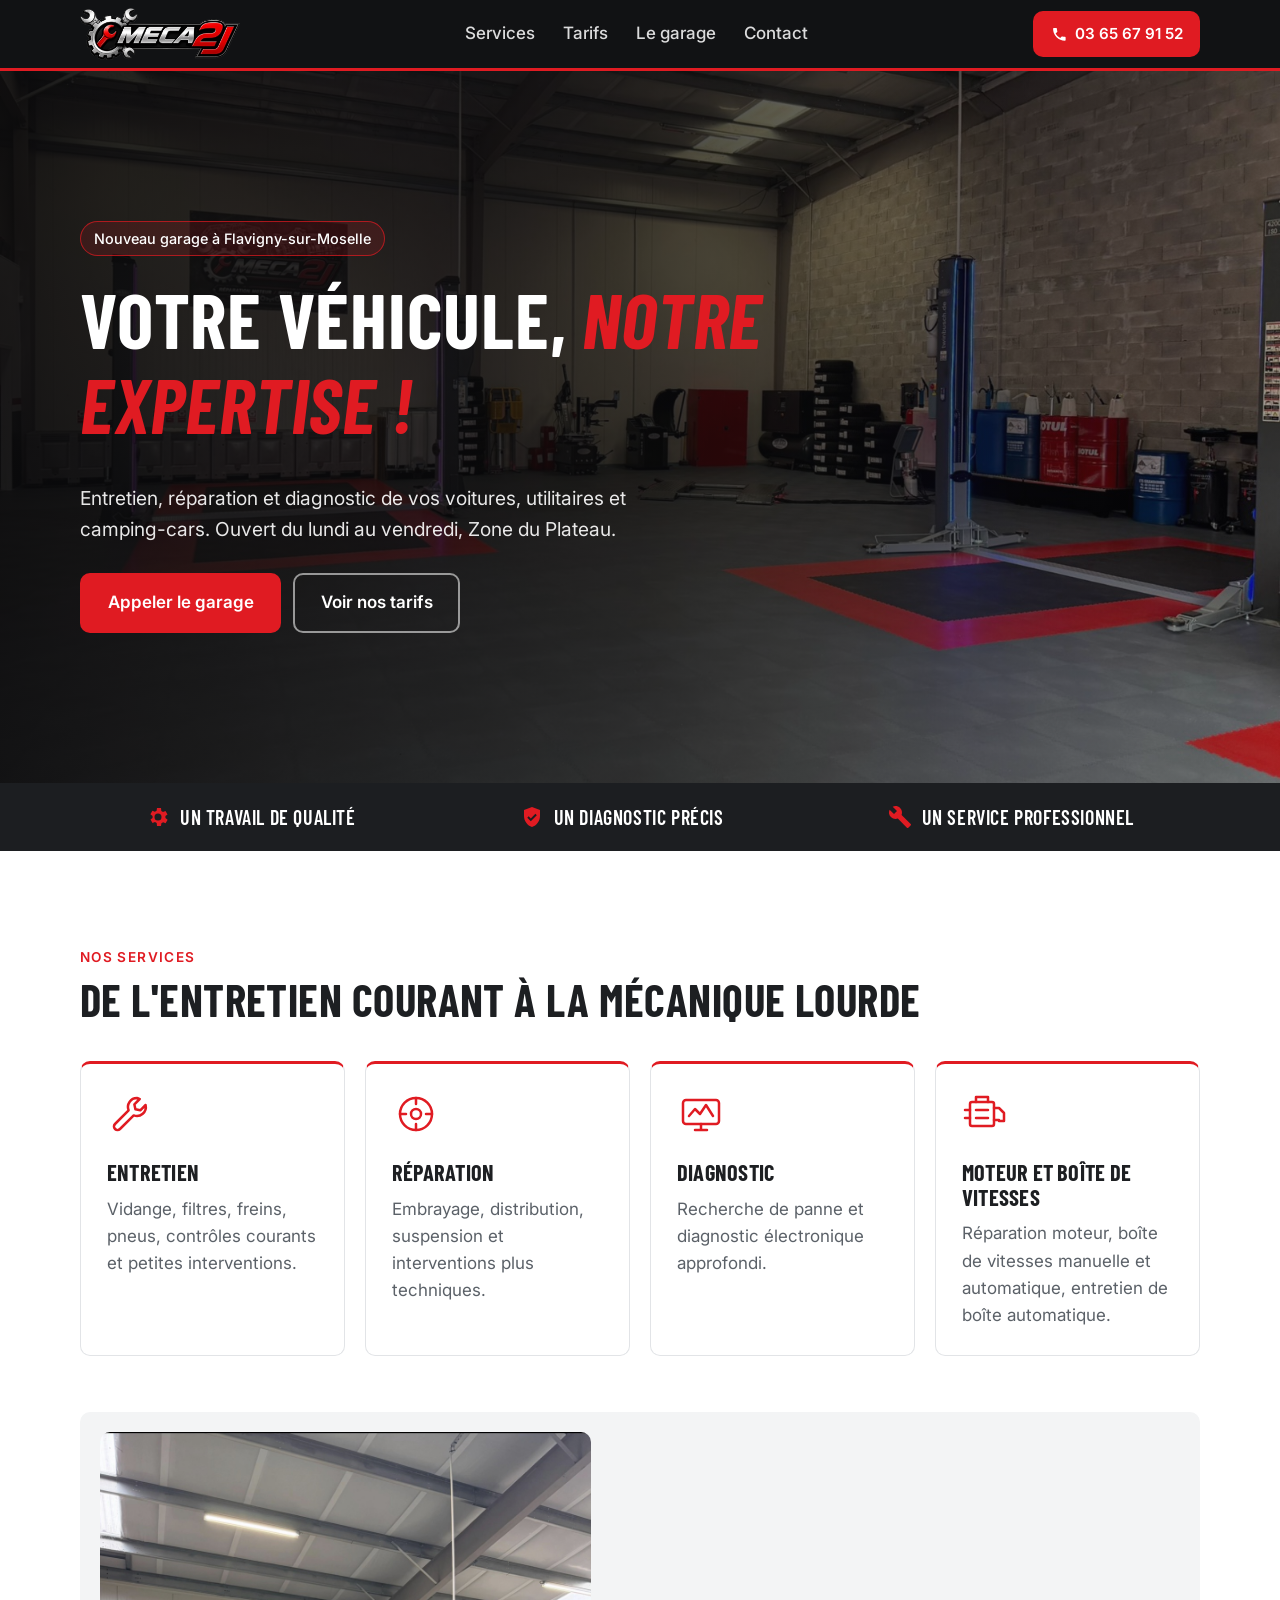
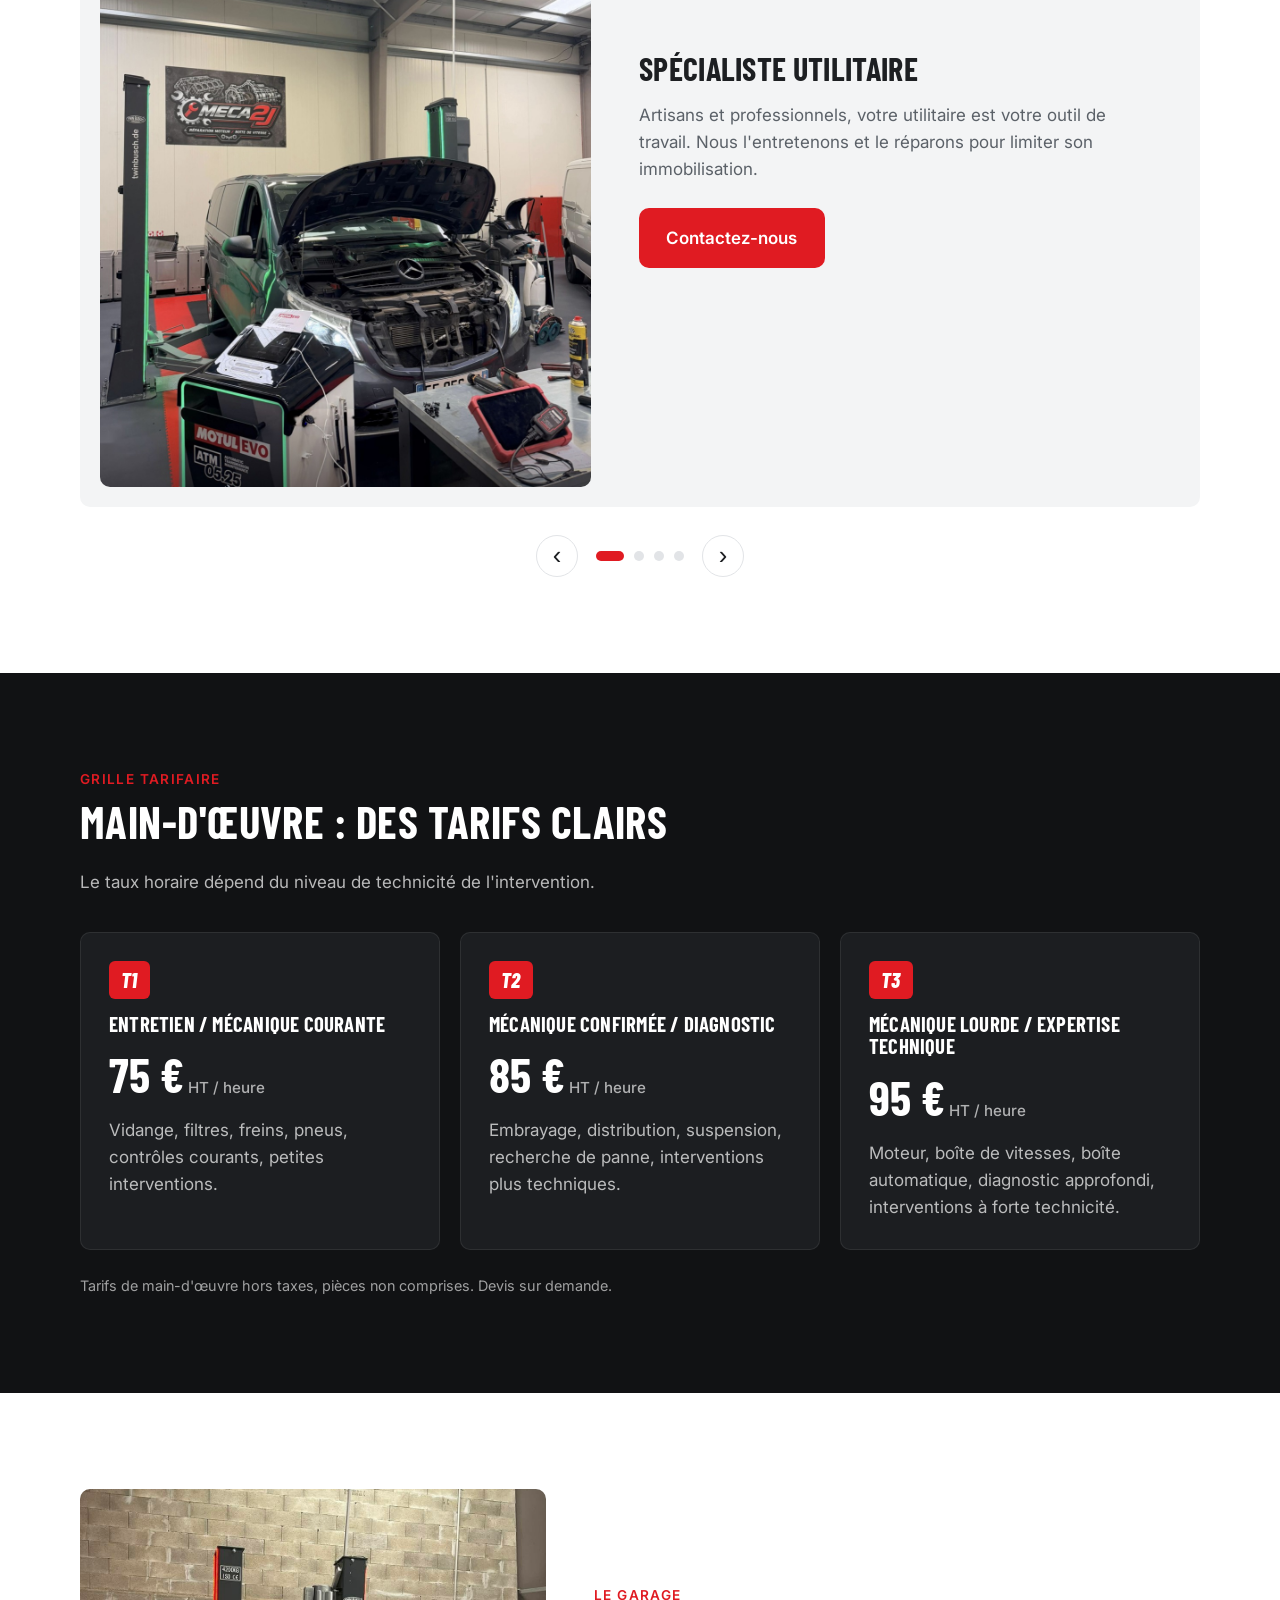
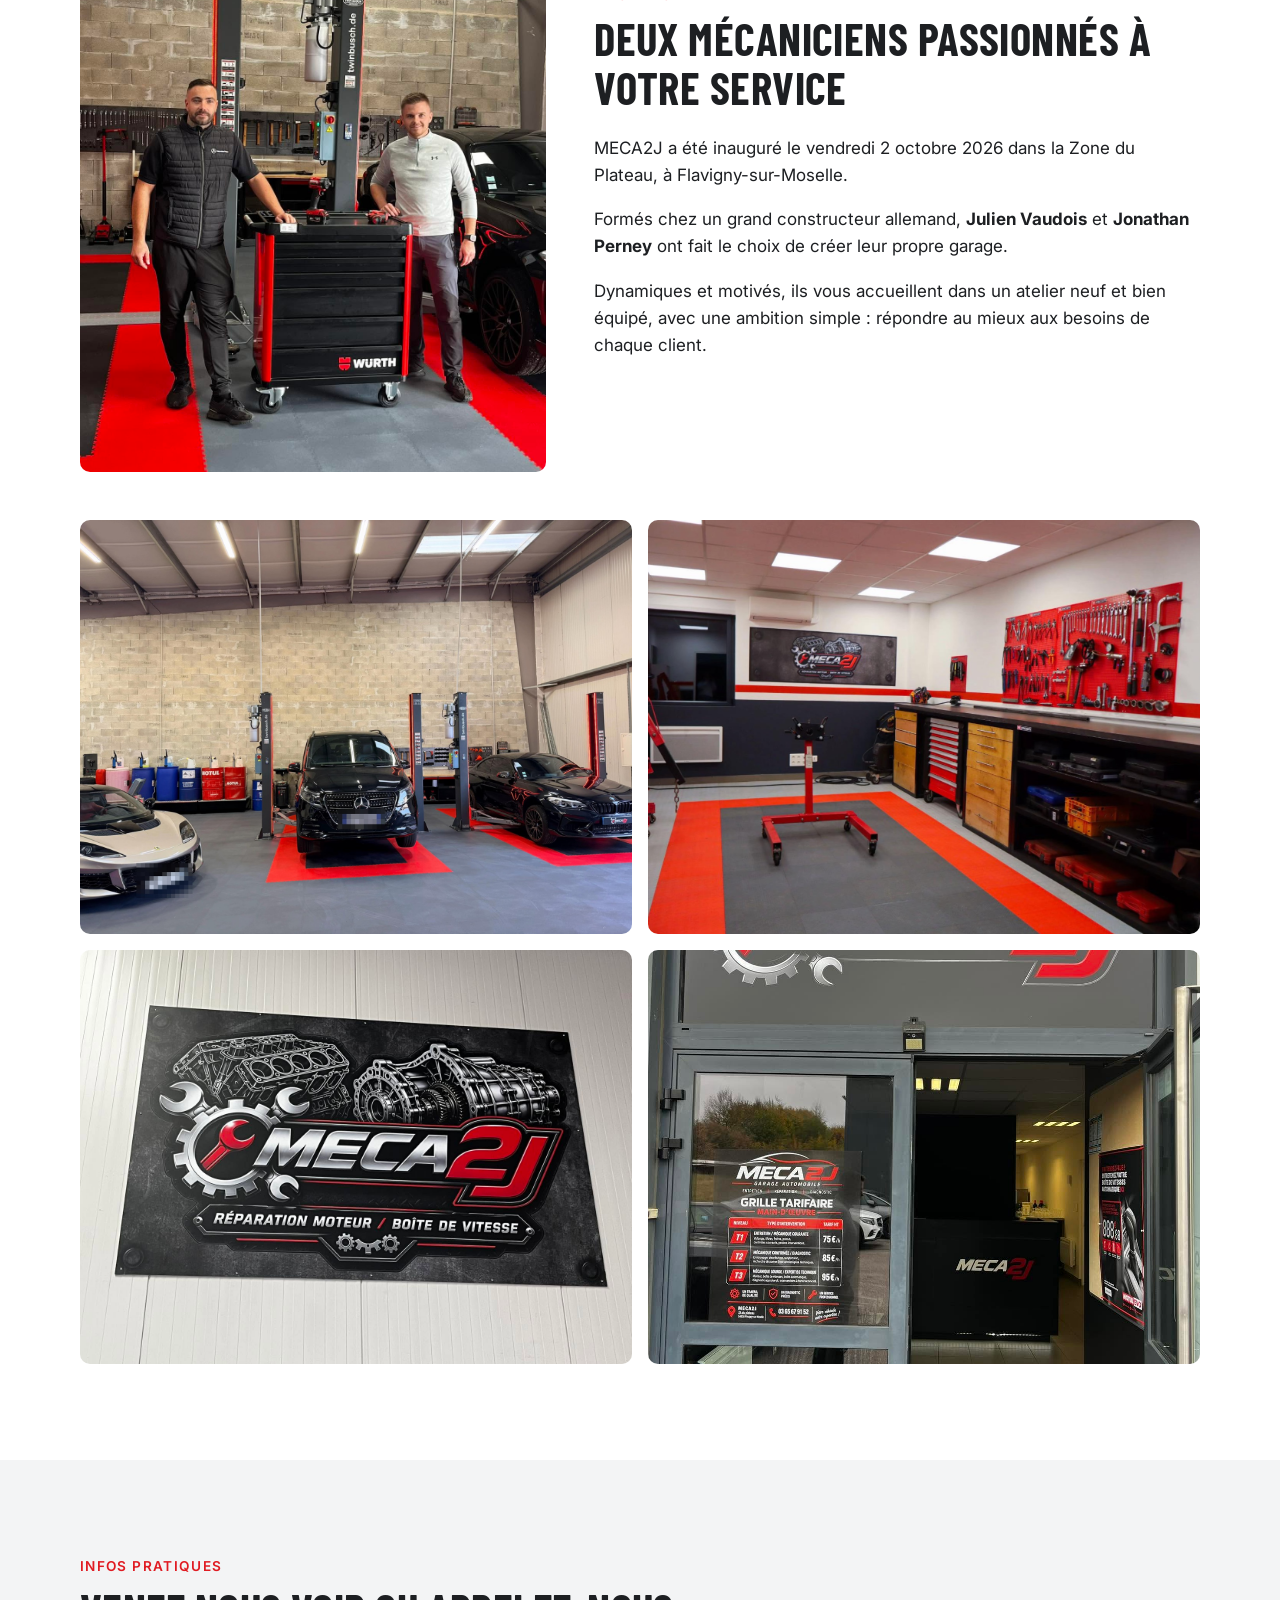
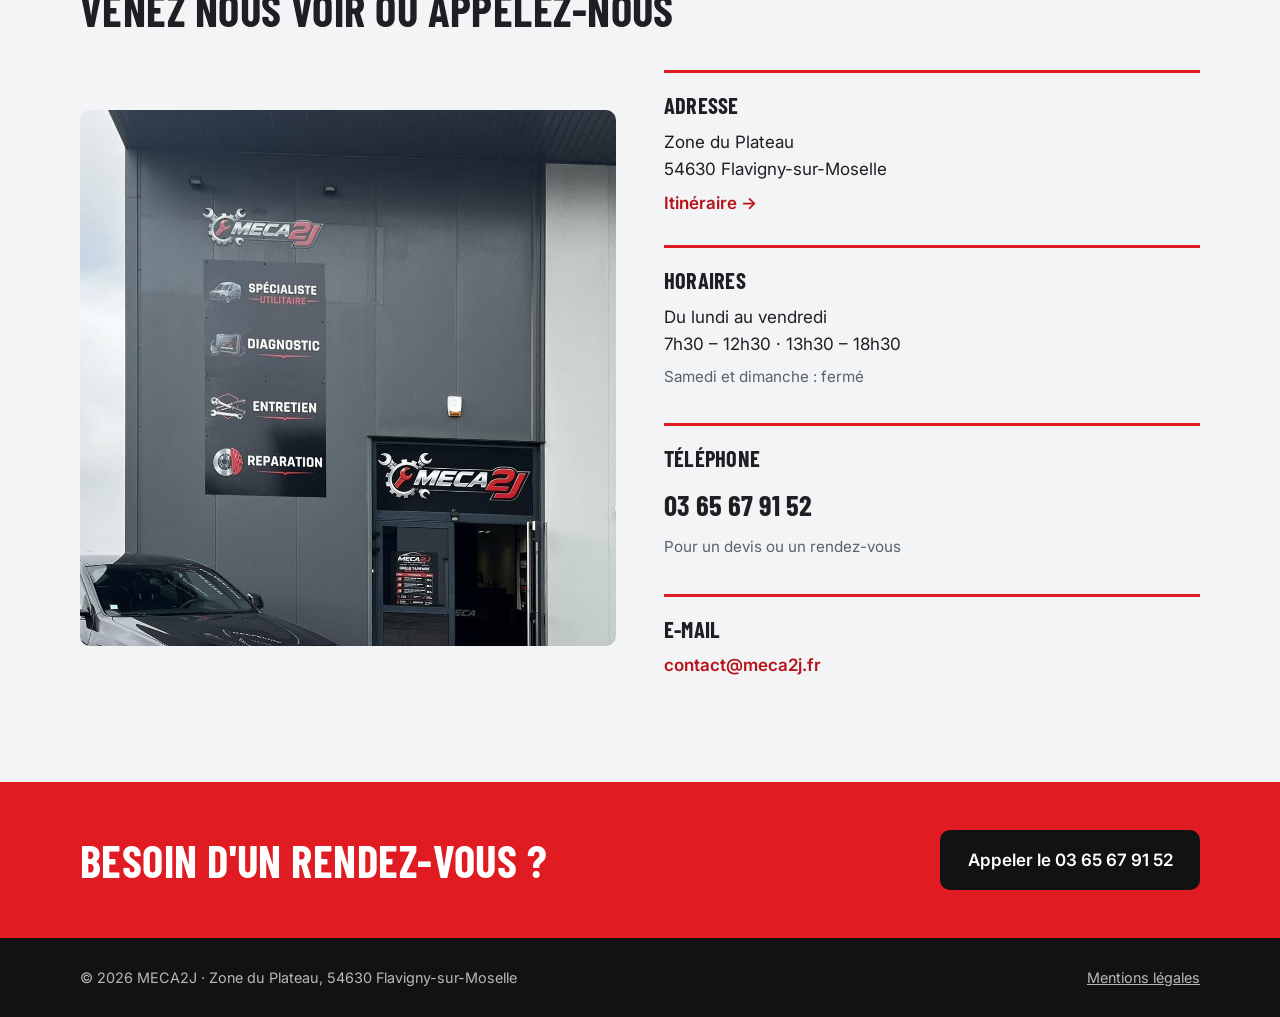
==== index.html @ e49935ca "E-mail, téléphone de l'hébergeur et diapositive Motul EVO ATM - contact@meca2j.fr dans la section Co" ====
<!doctype html>
<html lang="fr">
<head>
  <meta charset="utf-8">
  <meta name="viewport" content="width=device-width, initial-scale=1">
  <title>MECA2J – Garage automobile à Flavigny-sur-Moselle | Entretien, réparation, diagnostic</title>
  <meta name="description" content="MECA2J, garage automobile à Flavigny-sur-Moselle (54630) : entretien, réparation, diagnostic, réparation moteur et boîte de vitesses. Spécialiste utilitaire. Ouvert du lundi au vendredi, 7h30–12h30 et 13h30–18h30. 03 65 67 91 52.">
  <meta property="og:title" content="MECA2J – Garage automobile à Flavigny-sur-Moselle">
  <meta property="og:description" content="Entretien, réparation, diagnostic. Spécialiste utilitaire. Votre véhicule, notre expertise !">
  <meta property="og:image" content="assets/facade.jpg">
  <link rel="icon" href="assets/favicon.png" type="image/png">
  <link rel="apple-touch-icon" href="assets/apple-touch-icon.png">
  <link rel="preconnect" href="https://fonts.googleapis.com">
  <link rel="preconnect" href="https://fonts.gstatic.com" crossorigin>
  <link href="https://fonts.googleapis.com/css2?family=Barlow+Condensed:ital,wght@0,600;0,700;1,800&family=Inter:wght@400;500;600&display=swap" rel="stylesheet">
  <link rel="stylesheet" href="style.css?v=7">

  <!-- Informations pour Google (fiche entreprise locale) -->
  <script type="application/ld+json">
  {
    "@context": "https://schema.org",
    "@type": "AutoRepair",
    "name": "MECA2J",
    "slogan": "Votre véhicule, notre expertise !",
    "telephone": "+33365679152",
    "email": "contact@meca2j.fr",
    "image": "assets/facade.jpg",
    "logo": "assets/logo.png",
    "priceRange": "75 € – 95 € HT / heure",
    "address": {
      "@type": "PostalAddress",
      "streetAddress": "Zone du Plateau",
      "postalCode": "54630",
      "addressLocality": "Flavigny-sur-Moselle",
      "addressCountry": "FR"
    },
    "openingHoursSpecification": [
      {
        "@type": "OpeningHoursSpecification",
        "dayOfWeek": ["Monday", "Tuesday", "Wednesday", "Thursday", "Friday"],
        "opens": "07:30",
        "closes": "12:30"
      },
      {
        "@type": "OpeningHoursSpecification",
        "dayOfWeek": ["Monday", "Tuesday", "Wednesday", "Thursday", "Friday"],
        "opens": "13:30",
        "closes": "18:30"
      }
    ],
    "founder": [
      { "@type": "Person", "name": "Julien Vaudois" },
      { "@type": "Person", "name": "Jonathan Perney" }
    ]
  }
  </script>
</head>
<body>

  <header class="header">
    <div class="container header__inner">
      <a href="#" class="logo" aria-label="MECA2J, accueil"><img src="assets/logo.png" alt="MECA2J" width="600" height="195"></a>
      <nav class="nav" aria-label="Navigation principale">
        <a href="#services">Services</a>
        <a href="#tarifs">Tarifs</a>
        <a href="#garage">Le garage</a>
        <a href="#contact">Contact</a>
      </nav>
      <a href="tel:+33365679152" class="btn btn--small btn--accent">
        <svg aria-hidden="true" viewBox="0 0 24 24"><path d="M6.6 10.8a15.1 15.1 0 0 0 6.6 6.6l2.2-2.2a1 1 0 0 1 1-.25 11.4 11.4 0 0 0 3.6.57 1 1 0 0 1 1 1V20a1 1 0 0 1-1 1A17 17 0 0 1 3 4a1 1 0 0 1 1-1h3.5a1 1 0 0 1 1 1c0 1.25.2 2.45.57 3.57a1 1 0 0 1-.25 1z"/></svg>
        <span>03 65 67 91 52</span>
      </a>
    </div>
  </header>

  <main>

    <!-- ACCUEIL -->
    <section class="hero">
      <div class="container hero__inner">
        <p class="badge">Nouveau garage à Flavigny-sur-Moselle</p>
        <h1>Votre véhicule, <em>notre expertise&nbsp;!</em></h1>
        <p class="hero__lead">Entretien, réparation et diagnostic de vos voitures, utilitaires et camping-cars. Ouvert du lundi au vendredi, Zone du Plateau.</p>
        <div class="hero__actions">
          <a href="tel:+33365679152" class="btn btn--accent">Appeler le garage</a>
          <a href="#tarifs" class="btn btn--ghost">Voir nos tarifs</a>
        </div>
      </div>
    </section>

    <!-- ENGAGEMENTS -->
    <section class="promises" aria-label="Nos engagements">
      <div class="container promises__inner">
        <p><svg aria-hidden="true" viewBox="0 0 24 24"><path d="M12 15.5A3.5 3.5 0 1 1 12 8.5a3.5 3.5 0 0 1 0 7zm7.4-2.5a7.6 7.6 0 0 0 0-2l2.1-1.6-2-3.5-2.5 1a7.4 7.4 0 0 0-1.7-1L15 3h-4l-.4 2.7a7.4 7.4 0 0 0-1.7 1l-2.5-1-2 3.5L6.6 11a7.6 7.6 0 0 0 0 2l-2.1 1.6 2 3.5 2.5-1a7.4 7.4 0 0 0 1.7 1L11 21h4l.4-2.7a7.4 7.4 0 0 0 1.7-1l2.5 1 2-3.5z"/></svg>Un travail de qualité</p>
        <p><svg aria-hidden="true" viewBox="0 0 24 24"><path d="M12 2 4 5v6c0 5 3.4 9.6 8 11 4.6-1.4 8-6 8-11V5zm-1.2 14.2-3.5-3.5 1.4-1.4 2.1 2.1 4.6-4.6 1.4 1.4z"/></svg>Un diagnostic précis</p>
        <p><svg aria-hidden="true" viewBox="0 0 24 24"><path d="M22.7 19 13.6 9.9c.9-2.3.4-5-1.5-6.9-2-2-5-2.4-7.4-1.3L9 6 6 9 1.6 4.7C.4 7.1.9 10.1 2.9 12.1c1.9 1.9 4.6 2.4 6.9 1.5l9.1 9.1c.4.4 1 .4 1.4 0l2.3-2.3c.5-.4.5-1.1.1-1.4z"/></svg>Un service professionnel</p>
      </div>
    </section>

    <!-- SERVICES -->
    <section id="services" class="section">
      <div class="container">
        <p class="eyebrow">Nos services</p>
        <h2>De l'entretien courant à la mécanique lourde</h2>
        <div class="cards">
          <article class="card">
            <svg class="card__icon" aria-hidden="true" viewBox="0 0 48 48"><path d="M30 8a9 9 0 0 0-8.4 12.3L8 34a3.5 3.5 0 0 0 5 5l13.7-13.6A9 9 0 0 0 38.6 15l-5.3 5.3-4.9-1-1-4.9L32.7 9A9 9 0 0 0 30 8z"/></svg>
            <h3>Entretien</h3>
            <p>Vidange, filtres, freins, pneus, contrôles courants et petites interventions.</p>
          </article>
          <article class="card">
            <svg class="card__icon" aria-hidden="true" viewBox="0 0 48 48"><circle cx="24" cy="24" r="16"/><circle cx="24" cy="24" r="5"/><path d="M24 8v6M24 34v6M8 24h6M34 24h6"/></svg>
            <h3>Réparation</h3>
            <p>Embrayage, distribution, suspension et interventions plus techniques.</p>
          </article>
          <article class="card">
            <svg class="card__icon" aria-hidden="true" viewBox="0 0 48 48"><rect x="6" y="10" width="36" height="24" rx="3"/><path d="M12 26l6-7 5 5 6-9 7 11M18 40h12M24 34v6"/></svg>
            <h3>Diagnostic</h3>
            <p>Recherche de panne et diagnostic électronique approfondi.</p>
          </article>
          <article class="card">
            <svg class="card__icon" aria-hidden="true" viewBox="0 0 48 48"><rect x="8" y="12" width="24" height="24" rx="2"/><path d="M14 12V7h12v5M32 18h5l5 5v8h-5M32 30h5M3 20h5M3 28h5M14 20h12M14 28h12"/></svg>
            <h3>Moteur et boîte de vitesses</h3>
            <p>Réparation moteur, boîte de vitesses manuelle et automatique, entretien de boîte automatique.</p>
          </article>
        </div>

        <div class="slider" role="region" aria-roledescription="carrousel" aria-label="Nos spécialités">
          <div class="slider__track">
            <div class="slider__slide vehicles" role="group" aria-roledescription="diapositive" aria-label="1 sur 4">
              <img src="assets/boite-auto-motul.jpg?v=3" alt="Utilitaire Mercedes en entretien de boîte automatique avec la machine Motul EVO dans l'atelier MECA2J" loading="lazy">
              <div>
                <h3>Spécialiste utilitaire</h3>
                <p>Artisans et professionnels, votre utilitaire est votre outil de travail. Nous l'entretenons et le réparons pour limiter son immobilisation.</p>                <a href="#contact" class="btn btn--accent slider__cta">Contactez-nous</a>
              </div>
            </div>
            <div class="slider__slide vehicles" role="group" aria-roledescription="diapositive" aria-label="2 sur 4">
              <img class="vehicles__img--high" src="assets/porsche-boite.jpg?v=2" alt="Porsche 911 sur pont élévateur dans l'atelier MECA2J, sa boîte de vitesses déposée au premier plan" loading="lazy">
              <div>
                <h3>Voitures de sport</h3>
                <p>Votre sportive mérite une attention particulière. Entretien, diagnostic ou réparation : nous intervenons aussi sur les voitures de sport, avec le même soin et la même rigueur.</p>
                <a href="#contact" class="btn btn--accent slider__cta">Contactez-nous</a>
              </div>
            </div>
            <div class="slider__slide vehicles" role="group" aria-roledescription="diapositive" aria-label="3 sur 4">
              <img class="vehicles__img--high" src="assets/boite-vitesses.jpg" alt="Boîte de vitesses démontée sur l'établi de l'atelier MECA2J, arbres et pignons apparents" loading="lazy">
              <div>
                <h3>Spécialiste boîte de vitesses</h3>
                <p>Bruit, craquement au passage des rapports, vitesse qui saute : nous démontons, contrôlons et remettons en état les boîtes de vitesses manuelles et automatiques.</p>
                <a href="#contact" class="btn btn--accent slider__cta">Contactez-nous</a>
              </div>
            </div>
            <div class="slider__slide vehicles" role="group" aria-roledescription="diapositive" aria-label="4 sur 4">
              <img class="vehicles__img--top" src="assets/motul-evo-atm.jpg" alt="Machine Motul EVO ATM 05.25 pour l'entretien des boîtes automatiques, disponible chez MECA2J" loading="lazy">
              <div>
                <h3>Entretien boîte automatique</h3>
                <p>Pour l'entretien des boîtes automatiques, l'atelier est équipé d'une machine <strong>Motul EVO ATM 05.25</strong>. Elle renouvelle la quasi-totalité de l'huile de boîte, là où une vidange classique n'en remplace qu'une partie.</p>
                <a href="#contact" class="btn btn--accent slider__cta">Contactez-nous</a>
              </div>
            </div>
          </div>
          <div class="slider__nav">
            <button class="slider__arrow" type="button" data-dir="-1" aria-label="Diapositive précédente">‹</button>
            <div class="slider__dots">
              <button class="slider__dot" type="button" aria-label="Afficher : Spécialiste utilitaire" aria-current="true"></button>
              <button class="slider__dot" type="button" aria-label="Afficher : Voitures de sport"></button>
              <button class="slider__dot" type="button" aria-label="Afficher : Spécialiste boîte de vitesses"></button>
              <button class="slider__dot" type="button" aria-label="Afficher : Entretien boîte automatique"></button>
            </div>
            <button class="slider__arrow" type="button" data-dir="1" aria-label="Diapositive suivante">›</button>
          </div>
        </div>
      </div>
    </section>

    <!-- TARIFS -->
    <section id="tarifs" class="section section--dark">
      <div class="container">
        <p class="eyebrow">Grille tarifaire</p>
        <h2>Main-d'œuvre : des tarifs clairs</h2>
        <p class="section__lead">Le taux horaire dépend du niveau de technicité de l'intervention.</p>
        <div class="prices">
          <article class="price">
            <p class="price__level">T1</p>
            <h3>Entretien / mécanique courante</h3>
            <p class="price__amount">75 €<small> HT / heure</small></p>
            <p class="price__desc">Vidange, filtres, freins, pneus, contrôles courants, petites interventions.</p>
          </article>
          <article class="price">
            <p class="price__level">T2</p>
            <h3>Mécanique confirmée / diagnostic</h3>
            <p class="price__amount">85 €<small> HT / heure</small></p>
            <p class="price__desc">Embrayage, distribution, suspension, recherche de panne, interventions plus techniques.</p>
          </article>
          <article class="price">
            <p class="price__level">T3</p>
            <h3>Mécanique lourde / expertise technique</h3>
            <p class="price__amount">95 €<small> HT / heure</small></p>
            <p class="price__desc">Moteur, boîte de vitesses, boîte automatique, diagnostic approfondi, interventions à forte technicité.</p>
          </article>
        </div>
        <p class="note">Tarifs de main-d'œuvre hors taxes, pièces non comprises. Devis sur demande.</p>
      </div>
    </section>

    <!-- LE GARAGE -->
    <section id="garage" class="section">
      <div class="container split">
        <img class="split__photo" src="assets/gerants.jpg" alt="Julien Vaudois et Jonathan Perney, les gérants de MECA2J, dans leur atelier" loading="lazy">
        <div>
          <p class="eyebrow">Le garage</p>
          <h2>Deux mécaniciens passionnés à votre service</h2>
          <p>MECA2J a été inauguré le vendredi 2 octobre 2026 dans la Zone du Plateau, à Flavigny-sur-Moselle.</p>
          <p>Formés chez un grand constructeur allemand, <strong>Julien Vaudois</strong> et <strong>Jonathan Perney</strong> ont fait le choix de créer leur propre garage.</p>
          <p>Dynamiques et motivés, ils vous accueillent dans un atelier neuf et bien équipé, avec une ambition simple : répondre au mieux aux besoins de chaque client.</p>
        </div>
      </div>
      <div class="container gallery">
        <img src="assets/vehicules-ponts.jpg" alt="Véhicules sur les ponts élévateurs de l'atelier MECA2J" loading="lazy">
        <img src="assets/atelier-moteur.jpg" alt="L'atelier moteur MECA2J, son établi et son support moteur" loading="lazy">
        <img src="assets/panneau-moteur-boite.jpg" alt="Panneau MECA2J : réparation moteur et boîte de vitesse" loading="lazy">
        <img src="assets/accueil.jpg" alt="L'entrée et l'accueil du garage MECA2J" loading="lazy">
      </div>
    </section>

    <!-- CONTACT -->
    <section id="contact" class="section section--alt">
      <div class="container">
        <p class="eyebrow">Infos pratiques</p>
        <h2>Venez nous voir ou appelez-nous</h2>
        <div class="contact-grid">
        <img class="contact-grid__photo" src="assets/facade.jpg?v=2" alt="Façade du garage MECA2J : spécialiste utilitaire, diagnostic, entretien, réparation" loading="lazy">
        <div class="infos">
          <div class="info">
            <h3>Adresse</h3>
            <p>Zone du Plateau<br>54630 Flavigny-sur-Moselle</p>
            <a class="link" href="https://www.google.com/maps/search/?api=1&query=MECA2J+Zone+du+Plateau+54630+Flavigny-sur-Moselle" target="_blank" rel="noopener">Itinéraire →</a>
          </div>
          <div class="info">
            <h3>Horaires</h3>
            <p>Du lundi au vendredi<br>7h30 – 12h30 · 13h30 – 18h30</p>
            <p class="muted">Samedi et dimanche : fermé</p>
          </div>
          <div class="info">
            <h3>Téléphone</h3>
            <p><a class="phone" href="tel:+33365679152">03 65 67 91 52</a></p>
            <p class="muted">Pour un devis ou un rendez-vous</p>
          </div>
          <div class="info">
            <h3>E-mail</h3>
            <p><a class="link" href="mailto:contact@meca2j.fr">contact@meca2j.fr</a></p>
          </div>
        </div>
        </div>
      </div>
    </section>

    <!-- APPEL À L'ACTION -->
    <section class="cta">
      <div class="container cta__inner">
        <h2>Besoin d'un rendez-vous ?</h2>
        <a href="tel:+33365679152" class="btn btn--dark">Appeler le 03 65 67 91 52</a>
      </div>
    </section>

  </main>

  <footer class="footer">
    <div class="container footer__inner">
      <p>© 2026 MECA2J · Zone du Plateau, 54630 Flavigny-sur-Moselle</p>
      <a href="mentions-legales.html">Mentions légales</a>
    </div>
  </footer>

  <script>
    // Carrousel « Nos spécialités » : défilement automatique toutes les 6 s,
    // glissement au doigt sur téléphone.
    (function () {
      var slider = document.querySelector('.slider');
      if (!slider) return;
      var track = slider.querySelector('.slider__track');
      var slides = slider.querySelectorAll('.slider__slide');
      var dots = slider.querySelectorAll('.slider__dot');
      var count = slides.length, current = 0, timer = null;
      var reduce = window.matchMedia('(prefers-reduced-motion: reduce)').matches;

      function go(i) {
        current = (i + count) % count;
        track.style.transform = 'translateX(' + (-100 * current) + '%)';
        for (var k = 0; k < count; k++) {
          dots[k].setAttribute('aria-current', k === current ? 'true' : 'false');
          slides[k].setAttribute('aria-hidden', k === current ? 'false' : 'true');
        }
      }
      function stop() { clearInterval(timer); timer = null; }
      function start() {
        stop();
        if (!reduce) timer = setInterval(function () { go(current + 1); }, 6000);
      }

      for (var k = 0; k < count; k++) {
        (function (i) {
          dots[i].addEventListener('click', function () { go(i); start(); });
        })(k);
      }
      var arrows = slider.querySelectorAll('.slider__arrow');
      for (var a = 0; a < arrows.length; a++) {
        arrows[a].addEventListener('click', function () {
          go(current + Number(this.getAttribute('data-dir'))); start();
        });
      }

      // Glissement au doigt
      var startX = null;
      track.addEventListener('touchstart', function (e) { startX = e.touches[0].clientX; stop(); }, { passive: true });
      track.addEventListener('touchend', function (e) {
        if (startX === null) return;
        var dx = e.changedTouches[0].clientX - startX;
        if (Math.abs(dx) > 40) go(current + (dx < 0 ? 1 : -1));
        startX = null; start();
      });

      go(0);
      start();
    })();
  </script>
</body>
</html>
---- style.css ----
/* ===== Couleurs et réglages (modifiables ici) ===== */
:root {
  --dark: #111214;
  --dark-2: #1c1e21;
  --accent: #e01b22;        /* rouge MECA2J */
  --accent-dark: #b8121a;
  --silver: #c9ccd1;
  --text: #1d1f22;
  --muted: #5b6168;
  --bg: #ffffff;
  --bg-alt: #f3f4f5;
  --border: #e2e4e7;
  --radius: 10px;
  --font-title: "Barlow Condensed", "Arial Narrow", sans-serif;
  --font-text: "Inter", system-ui, -apple-system, sans-serif;
}

/* ===== Base ===== */
*, *::before, *::after { box-sizing: border-box; }
html { scroll-behavior: smooth; scroll-padding-top: 80px; }
body {
  margin: 0;
  font-family: var(--font-text);
  font-size: 17px;
  line-height: 1.6;
  color: var(--text);
  background: var(--bg);
}
img { max-width: 100%; display: block; }
h1, h2, h3 {
  font-family: var(--font-title);
  font-weight: 700;
  line-height: 1.1;
  margin: 0 0 .5em;
  text-transform: uppercase;
  letter-spacing: .01em;
}
h1 { font-size: clamp(2.6rem, 7vw, 4.8rem); }
h2 { font-size: clamp(1.9rem, 4vw, 2.8rem); }
h3 { font-size: 1.4rem; }
p { margin: 0 0 1em; }
a { color: inherit; }

.container { width: min(1120px, 100% - 32px); margin-inline: auto; }

/* ===== Boutons ===== */
.btn {
  display: inline-flex;
  align-items: center;
  gap: .5em;
  padding: .85em 1.5em;
  border-radius: var(--radius);
  font-weight: 600;
  text-decoration: none;
  border: 2px solid transparent;
  transition: background .2s, border-color .2s;
}
.btn svg { width: 1.1em; height: 1.1em; fill: currentColor; }
.btn--accent { background: var(--accent); color: #fff; }
.btn--accent:hover { background: var(--accent-dark); }
.btn--ghost { border-color: rgba(255,255,255,.55); color: #fff; }
.btn--ghost:hover { border-color: #fff; }
.btn--dark { background: var(--dark); color: #fff; }
.btn--dark:hover { background: #000; }
.btn--small { padding: .55em 1em; font-size: .95rem; }

/* ===== En-tête ===== */
.header {
  position: sticky;
  top: 0;
  z-index: 10;
  background: var(--dark);
  color: #fff;
  border-bottom: 3px solid var(--accent);
}
.header__inner {
  display: flex;
  align-items: center;
  justify-content: space-between;
  gap: 16px;
  height: 68px;
}
/* Logo */
.logo { display: flex; align-items: center; flex-shrink: 0; }
.logo img { display: block; height: 52px; width: auto; }
.nav { display: flex; gap: 28px; }
.nav a { text-decoration: none; font-weight: 500; opacity: .85; }
.nav a:hover { opacity: 1; color: var(--accent); }

/* ===== Accueil ===== */
.hero {
  background:
    linear-gradient(90deg, rgba(10,10,12,.92) 0%, rgba(10,10,12,.75) 50%, rgba(10,10,12,.35) 100%),
    url("assets/atelier-ponts.jpg") center 60% / cover;
  color: #fff;
  padding: clamp(72px, 13vw, 150px) 0;
}
.hero__inner { max-width: 760px; margin-left: max(16px, (100% - 1120px) / 2); }
.hero h1 em { font-style: italic; color: var(--accent); }
.hero__lead { font-size: 1.2rem; opacity: .9; max-width: 560px; }
.hero__actions { display: flex; flex-wrap: wrap; gap: 12px; margin-top: 28px; }
.badge {
  display: inline-block;
  padding: .35em .9em;
  border: 1px solid rgba(224,27,34,.7);
  background: rgba(224,27,34,.15);
  border-radius: 999px;
  font-size: .9rem;
  font-weight: 500;
  margin-bottom: 20px;
}

/* Bande des engagements */
.promises { background: var(--dark-2); color: #fff; padding: 18px 0; }
.promises__inner {
  display: flex;
  flex-wrap: wrap;
  justify-content: space-around;
  gap: 12px 32px;
}
.promises p {
  display: flex;
  align-items: center;
  gap: 10px;
  margin: 0;
  font-family: var(--font-title);
  font-size: 1.25rem;
  font-weight: 600;
  text-transform: uppercase;
  letter-spacing: .03em;
}
.promises svg { width: 24px; height: 24px; fill: var(--accent); flex: none; }

/* ===== Sections ===== */
.section { padding: clamp(56px, 9vw, 96px) 0; }
.section--alt { background: var(--bg-alt); }
.section--dark { background: var(--dark); color: #fff; }
.section__lead { color: var(--muted); max-width: 620px; }
.section--dark .section__lead { color: rgba(255,255,255,.7); }
.eyebrow {
  color: var(--accent);
  font-weight: 600;
  text-transform: uppercase;
  letter-spacing: .1em;
  font-size: .85rem;
  margin-bottom: .5em;
}
.muted { color: var(--muted); font-size: .95rem; }

/* Services */
.cards {
  display: grid;
  grid-template-columns: repeat(auto-fit, minmax(240px, 1fr));
  gap: 20px;
  margin-top: 36px;
}
.card {
  background: var(--bg);
  border: 1px solid var(--border);
  border-top: 3px solid var(--accent);
  border-radius: var(--radius);
  padding: 26px;
  transition: transform .2s, box-shadow .2s;
}
.card:hover { transform: translateY(-3px); box-shadow: 0 10px 24px rgba(0,0,0,.08); }
.card p { color: var(--muted); margin: 0; }
.card__icon {
  width: 48px;
  height: 48px;
  fill: none;
  stroke: var(--accent);
  stroke-width: 2.5;
  stroke-linecap: round;
  stroke-linejoin: round;
  margin-bottom: 14px;
}

.vehicles {
  display: grid;
  grid-template-columns: 1fr 1.2fr;
  gap: 40px;
  align-items: center;
  margin-top: 56px;
}
.vehicles img { border-radius: var(--radius); aspect-ratio: 3 / 4; object-fit: cover; object-position: center bottom; width: 100%; }
.vehicles h3 { font-size: 2rem; }
.vehicles p { color: var(--muted); }

/* Carrousel « Nos spécialités » */
.slider { margin-top: 56px; overflow: hidden; }
.slider__track {
  display: flex;
  transition: transform .6s ease;
}
.slider__slide {
  flex: 0 0 100%;
  min-width: 0;
  margin-top: 0;
}
@media (prefers-reduced-motion: reduce) {
  .slider__track { transition: none; }
}
.slider__cta { margin-top: 8px; }
.slider__slide {
  gap: 0;
  background: var(--bg-alt);
  border-radius: var(--radius);
  padding: 20px;
}
.slider__slide > div {
  align-self: stretch;
  display: flex;
  flex-direction: column;
  justify-content: center;
  align-items: flex-start;
  padding: 28px 28px 28px 48px;
}
.slider__slide > div h3 { margin-top: 0; }
.slider__nav {
  display: flex;
  align-items: center;
  justify-content: center;
  gap: 18px;
  margin-top: 28px;
}
.slider__arrow {
  width: 42px;
  height: 42px;
  border: 1px solid var(--border);
  border-radius: 50%;
  background: var(--bg);
  color: var(--text);
  font-size: 1.6rem;
  line-height: 1;
  cursor: pointer;
  transition: border-color .2s, color .2s;
}
.slider__arrow:hover { border-color: var(--accent); color: var(--accent); }
.slider__dots { display: flex; gap: 10px; }
.slider__dot {
  width: 10px;
  height: 10px;
  padding: 0;
  border: 0;
  border-radius: 999px;
  background: var(--border);
  cursor: pointer;
  transition: width .3s, background .3s;
}
.slider__dot[aria-current="true"] { width: 28px; background: var(--accent); }
.checks { list-style: none; padding: 0; margin: 0; display: grid; gap: 8px; }
.checks li { display: flex; align-items: center; gap: 10px; font-weight: 600; }
.checks li::before {
  content: "";
  width: 20px;
  height: 20px;
  border-radius: 50%;
  background: var(--accent) url("data:image/svg+xml,%3Csvg xmlns='http://www.w3.org/2000/svg' viewBox='0 0 24 24'%3E%3Cpath d='M9 16.2 4.8 12l-1.4 1.4L9 19 21 7l-1.4-1.4z' fill='white'/%3E%3C/svg%3E") center / 14px no-repeat;
  flex: none;
}

/* Tarifs */
.prices {
  display: grid;
  grid-template-columns: repeat(auto-fit, minmax(260px, 1fr));
  gap: 20px;
  margin-top: 36px;
}
.price {
  background: var(--dark-2);
  border: 1px solid rgba(255,255,255,.08);
  border-radius: var(--radius);
  padding: 28px;
}
.price__level {
  display: inline-block;
  background: var(--accent);
  font-family: var(--font-title);
  font-style: italic;
  font-weight: 800;
  font-size: 1.3rem;
  padding: .1em .6em;
  border-radius: 6px;
  margin-bottom: 14px;
}
.price h3 { font-size: 1.3rem; }
.price__amount {
  font-family: var(--font-title);
  font-size: 3rem;
  font-weight: 700;
  line-height: 1;
  margin: .3em 0 .4em;
}
.price__amount small { font-family: var(--font-text); font-size: .95rem; font-weight: 500; color: rgba(255,255,255,.65); }
.price__desc { color: rgba(255,255,255,.7); margin: 0; }
.note { color: rgba(255,255,255,.6); font-size: .9rem; margin: 24px 0 0; }

/* Le garage */
.split {
  display: grid;
  grid-template-columns: 1fr 1.3fr;
  gap: 48px;
  align-items: center;
}
.split__photo { border-radius: var(--radius); aspect-ratio: 4 / 5; object-fit: cover; width: 100%; }
.gallery {
  display: grid;
  grid-template-columns: repeat(2, 1fr);
  gap: 16px;
  margin-top: 48px;
}
.gallery img { border-radius: var(--radius); aspect-ratio: 4 / 3; object-fit: cover; width: 100%; }

/* Contact */
.contact-grid {
  display: grid;
  grid-template-columns: 1fr 1fr;
  gap: 48px;
  align-items: center;
  margin-top: 36px;
}
.contact-grid__photo { border-radius: var(--radius); aspect-ratio: 1; object-fit: cover; width: 100%; }
.infos { display: grid; gap: 28px; }
.info { border-top: 3px solid var(--accent); padding-top: 20px; }
.info p { margin-bottom: .4em; }
.link { color: var(--accent-dark); font-weight: 600; text-decoration: none; }
.link:hover { text-decoration: underline; }
.phone { font-family: var(--font-title); font-size: 1.8rem; font-weight: 700; text-decoration: none; }
.phone:hover { color: var(--accent); }

/* Appel à l'action */
.cta { background: var(--accent); color: #fff; padding: 48px 0; }
.cta__inner {
  display: flex;
  flex-wrap: wrap;
  align-items: center;
  justify-content: space-between;
  gap: 20px;
}
.cta h2 { margin: 0; }

/* Pied de page */
.footer { background: var(--dark); color: rgba(255,255,255,.7); padding: 28px 0; font-size: .9rem; }
.footer__inner { display: flex; flex-wrap: wrap; justify-content: space-between; gap: 12px; }
.footer p { margin: 0; }
.footer a:hover { color: var(--accent); }

/* Page mentions légales */
.legal { padding: 56px 0 80px; max-width: 760px; }
.legal h1 { font-size: 2.6rem; }
.legal h2 { font-size: 1.6rem; margin-top: 1.6em; }

/* ===== Téléphone ===== */
@media (max-width: 860px) {
  .nav { display: none; }
  .split, .vehicles, .contact-grid { grid-template-columns: 1fr; gap: 28px; }
  .split__photo { aspect-ratio: 4 / 3; object-position: center 30%; }
  .vehicles img, .contact-grid__photo { aspect-ratio: 4 / 3; }
  .vehicles img.vehicles__img--high { object-position: center 35%; }
  .vehicles img.vehicles__img--top { object-position: center top; }
  .slider__slide { align-content: stretch; grid-template-rows: auto 1fr; gap: 0; padding: 12px; }
  .slider__slide > div { justify-content: flex-start; padding: 24px 12px 12px; }
  .slider__cta { margin-top: auto; }
  .gallery { gap: 10px; }
  .promises__inner { justify-content: flex-start; flex-direction: column; }
}
@media (max-width: 420px) {
  .header .btn span { display: none; }
  .header .btn { padding: .6em; }
  .logo img { height: 44px; }
}
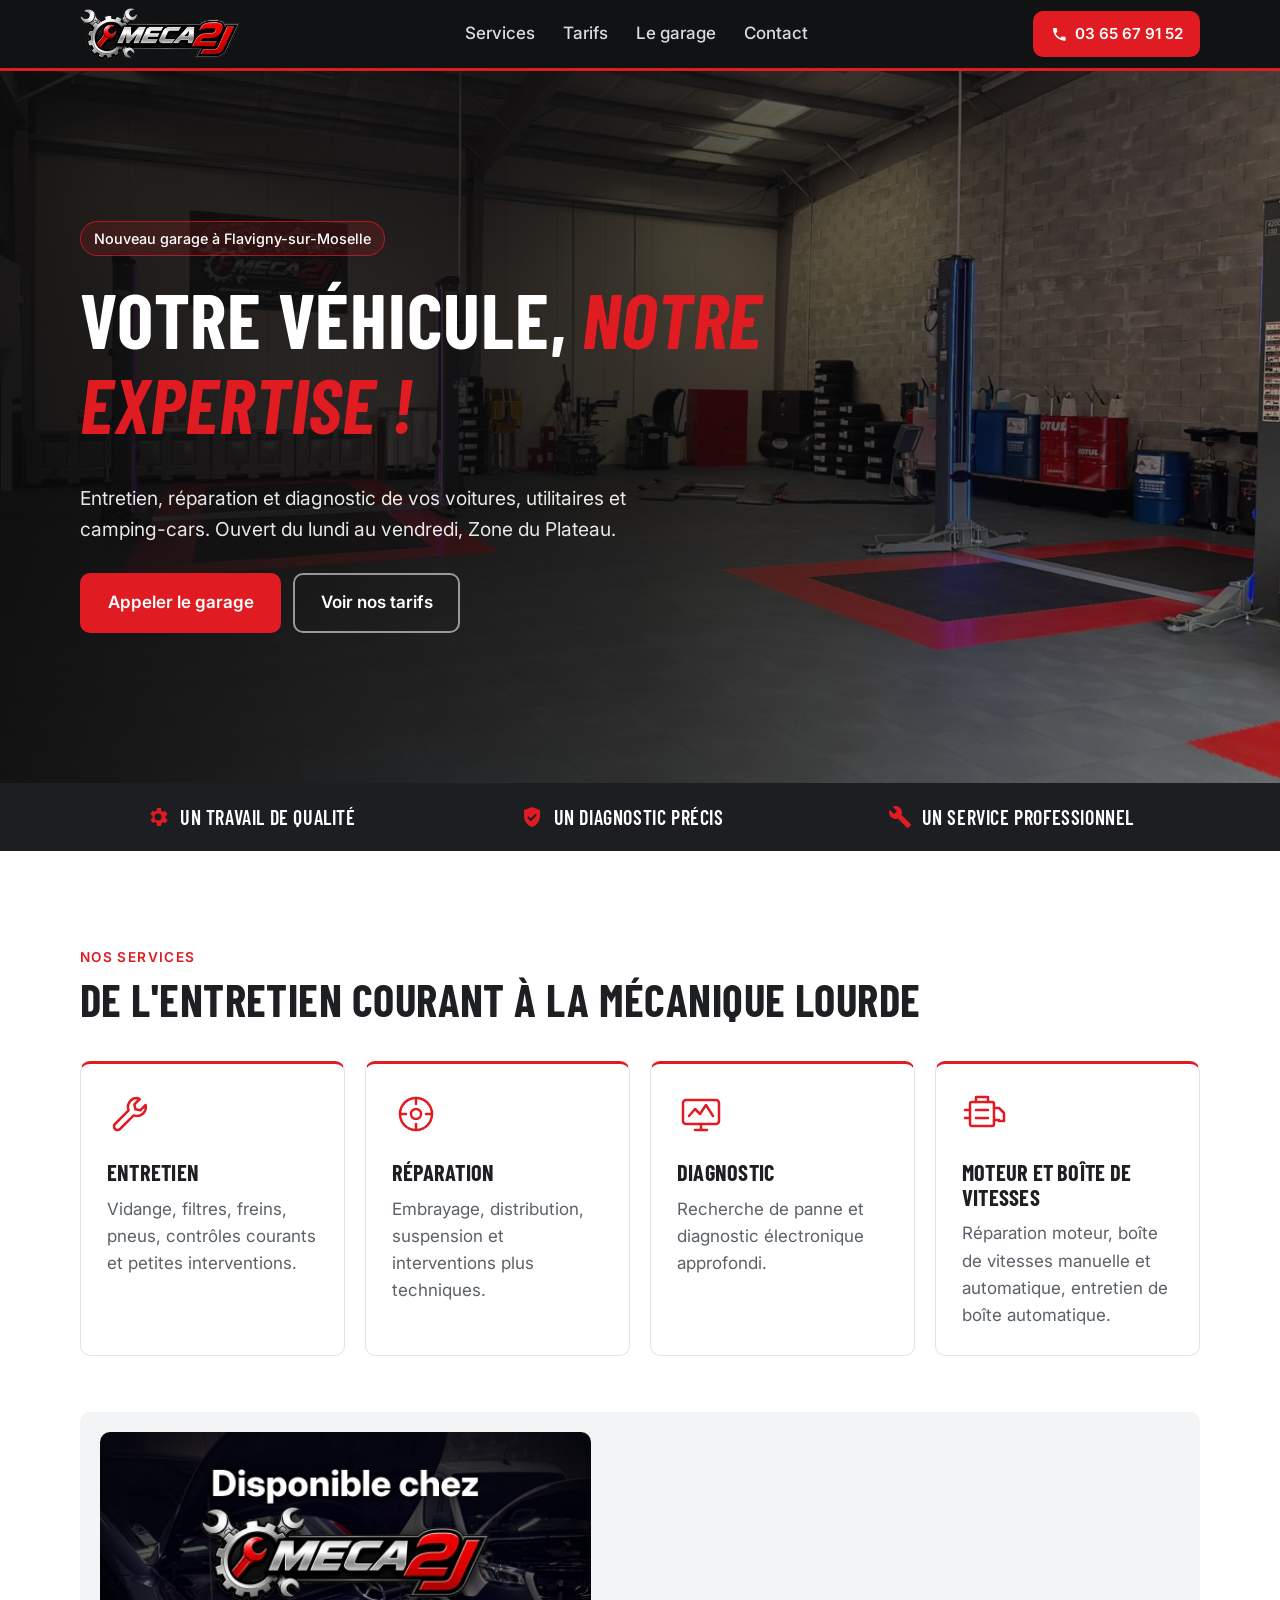
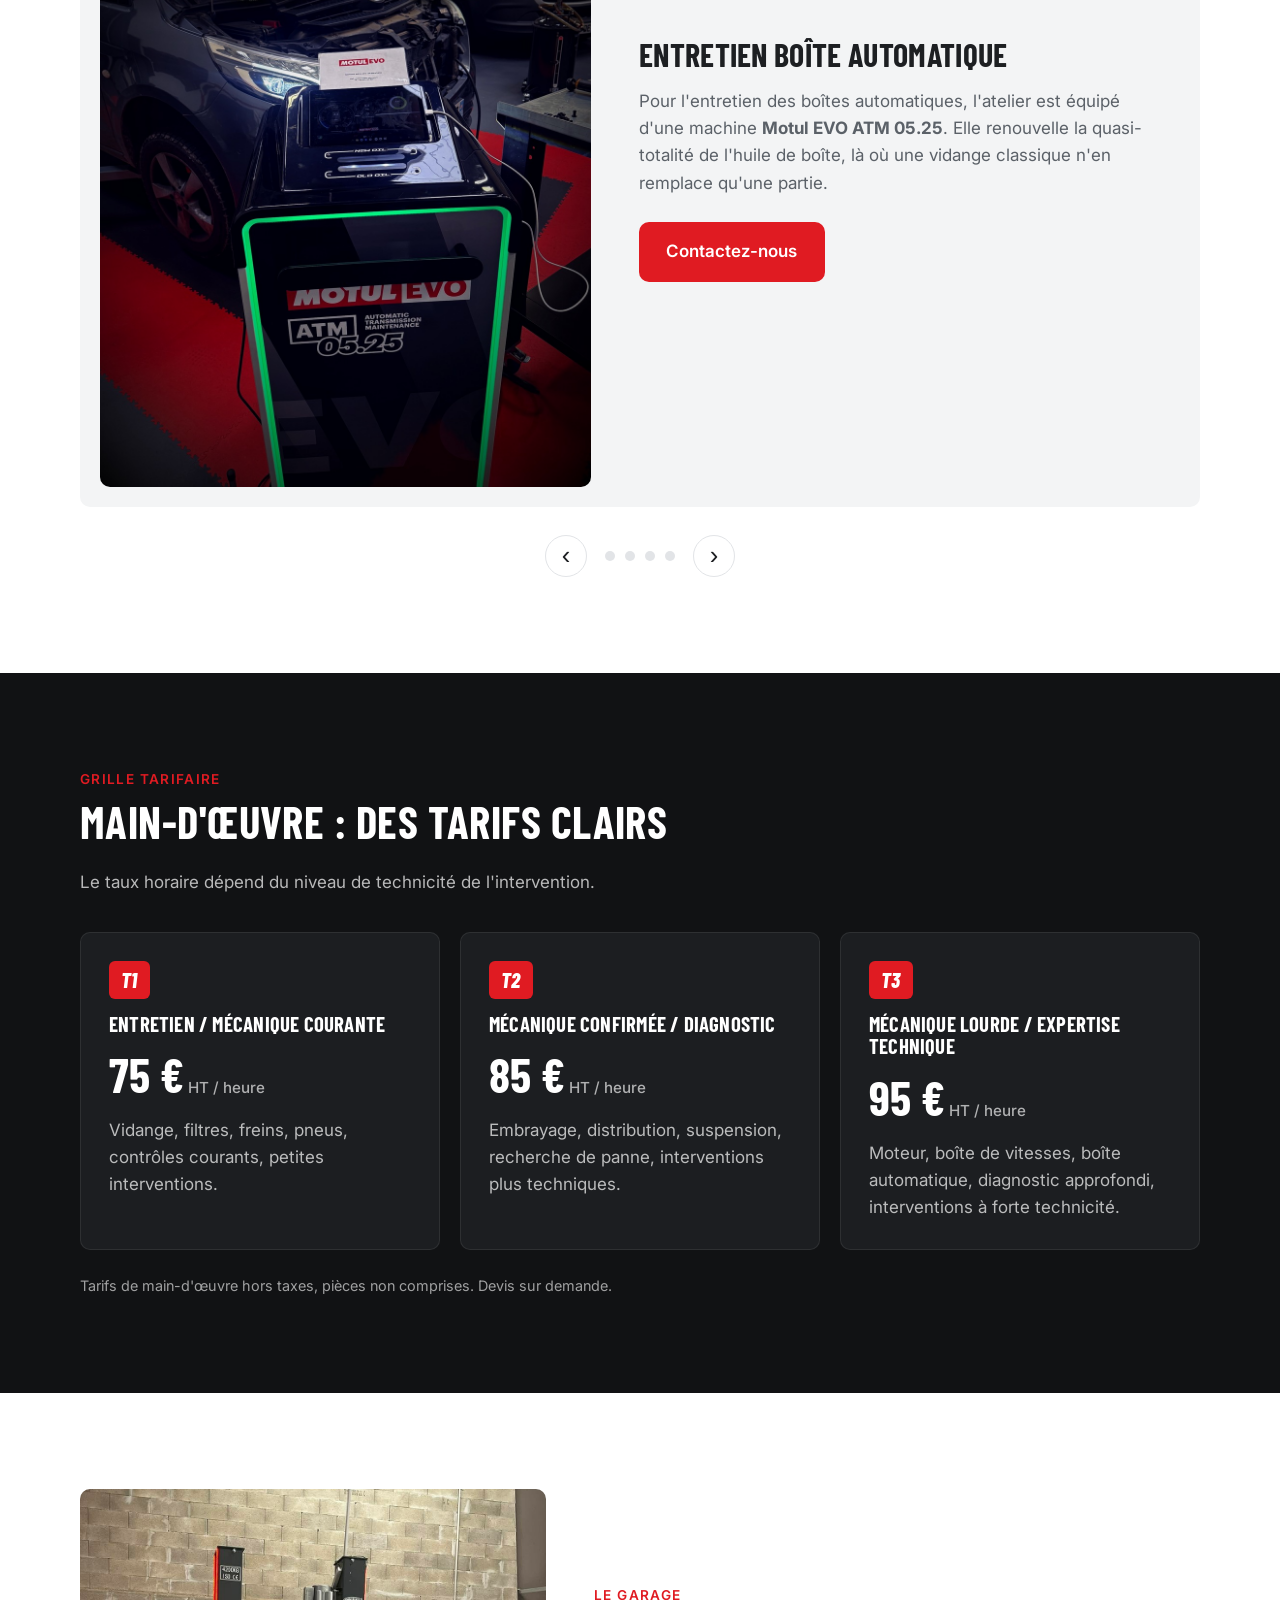
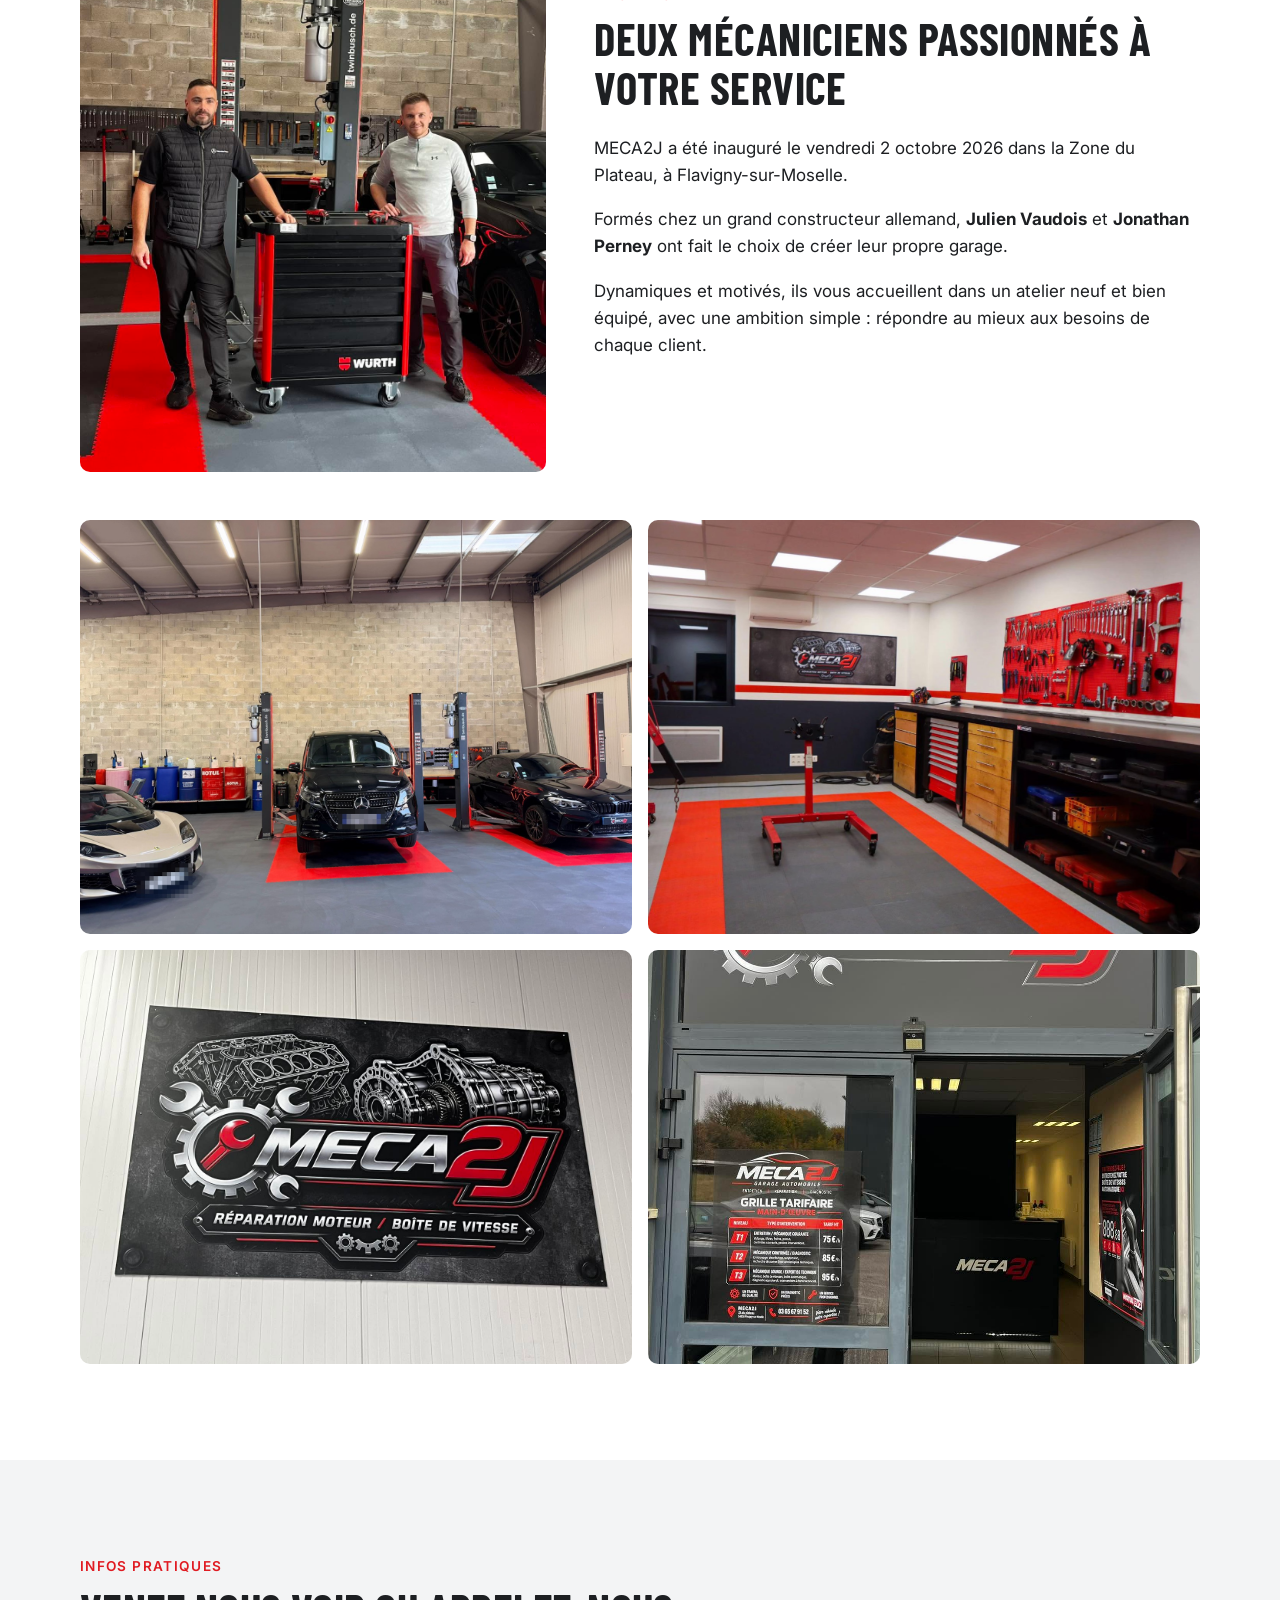
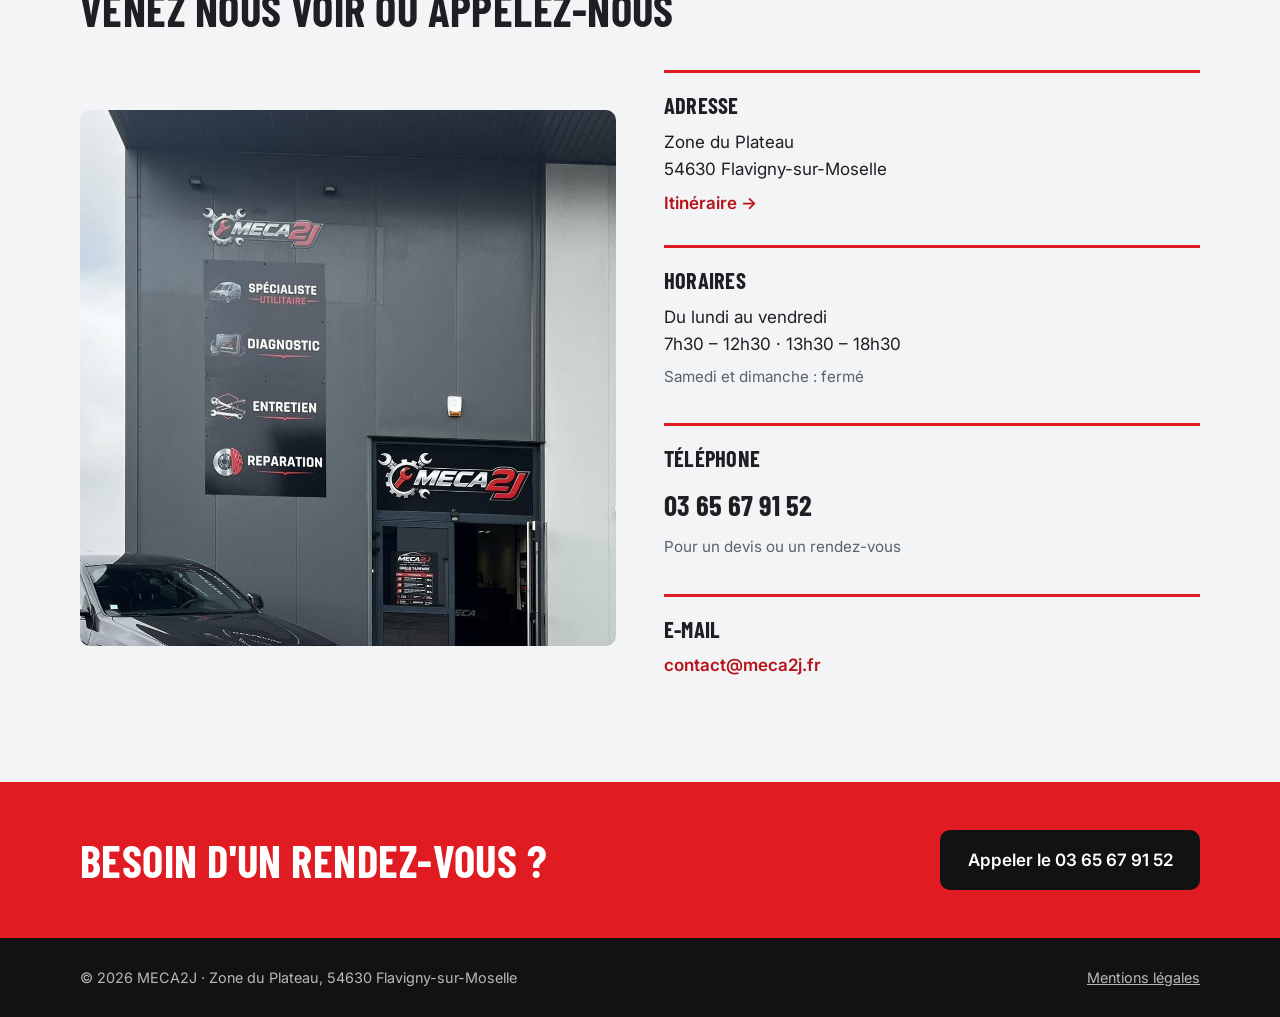
==== commit facbf010: "Carrousel : glissement au doigt natif et boucle infinie - Défilement horizontal aimanté géré par le " ====
--- a/index.html
+++ b/index.html
@@ -4,16 +4,21 @@
   <meta charset="utf-8">
   <meta name="viewport" content="width=device-width, initial-scale=1">
   <title>MECA2J – Garage automobile à Flavigny-sur-Moselle | Entretien, réparation, diagnostic</title>
-  <meta name="description" content="MECA2J, garage automobile à Flavigny-sur-Moselle (54630) : entretien, réparation, diagnostic, réparation moteur et boîte de vitesses. Spécialiste utilitaire. Ouvert du lundi au vendredi, 7h30–12h30 et 13h30–18h30. 03 65 67 91 52.">
+  <meta name="description" content="Garage MECA2J à Flavigny-sur-Moselle (54) : entretien, réparation, diagnostic, moteur et boîte de vitesses. Spécialiste utilitaire. 03 65 67 91 52.">
+  <link rel="canonical" href="https://meca2j.fr/">
   <meta property="og:title" content="MECA2J – Garage automobile à Flavigny-sur-Moselle">
   <meta property="og:description" content="Entretien, réparation, diagnostic. Spécialiste utilitaire. Votre véhicule, notre expertise !">
-  <meta property="og:image" content="assets/facade.jpg">
+  <meta property="og:image" content="https://meca2j.fr/assets/facade.jpg">
+  <meta property="og:url" content="https://meca2j.fr/">
+  <meta property="og:type" content="website">
+  <meta property="og:locale" content="fr_FR">
+  <meta property="og:site_name" content="MECA2J">
   <link rel="icon" href="assets/favicon.png" type="image/png">
   <link rel="apple-touch-icon" href="assets/apple-touch-icon.png">
   <link rel="preconnect" href="https://fonts.googleapis.com">
   <link rel="preconnect" href="https://fonts.gstatic.com" crossorigin>
   <link href="https://fonts.googleapis.com/css2?family=Barlow+Condensed:ital,wght@0,600;0,700;1,800&family=Inter:wght@400;500;600&display=swap" rel="stylesheet">
-  <link rel="stylesheet" href="style.css?v=7">
+  <link rel="stylesheet" href="style.css?v=11">
 
   <!-- Informations pour Google (fiche entreprise locale) -->
   <script type="application/ld+json">
@@ -21,11 +26,12 @@
     "@context": "https://schema.org",
     "@type": "AutoRepair",
     "name": "MECA2J",
+    "url": "https://meca2j.fr/",
     "slogan": "Votre véhicule, notre expertise !",
     "telephone": "+33365679152",
     "email": "contact@meca2j.fr",
-    "image": "assets/facade.jpg",
-    "logo": "assets/logo.png",
+    "image": "https://meca2j.fr/assets/facade.jpg",
+    "logo": "https://meca2j.fr/assets/logo.png",
     "priceRange": "75 € – 95 € HT / heure",
     "address": {
       "@type": "PostalAddress",
@@ -273,56 +279,105 @@
   </footer>
 
   <script>
-    // Carrousel « Nos spécialités » : défilement automatique toutes les 6 s,
-    // glissement au doigt sur téléphone.
+    // Carrousel « Nos spécialités » : boucle infinie, défilement automatique toutes les 6 s.
+    // Le glissement au doigt est géré nativement par le navigateur (défilement horizontal aimanté).
+    // Une copie de la dernière diapositive est placée au début et une copie de la première à la fin :
+    // en arrivant sur une copie, on se replace sans animation sur la vraie, ce qui rend la boucle invisible.
     (function () {
       var slider = document.querySelector('.slider');
       if (!slider) return;
       var track = slider.querySelector('.slider__track');
       var slides = slider.querySelectorAll('.slider__slide');
       var dots = slider.querySelectorAll('.slider__dot');
-      var count = slides.length, current = 0, timer = null;
+      var count = slides.length, current = 0, timer = null, touching = false, settle = null;
       var reduce = window.matchMedia('(prefers-reduced-motion: reduce)').matches;
 
-      function go(i) {
-        current = (i + count) % count;
-        track.style.transform = 'translateX(' + (-100 * current) + '%)';
-        for (var k = 0; k < count; k++) {
-          dots[k].setAttribute('aria-current', k === current ? 'true' : 'false');
-          slides[k].setAttribute('aria-hidden', k === current ? 'false' : 'true');
-        }
-      }
+      function makeClone(el) {
+        var c = el.cloneNode(true);
+        c.setAttribute('aria-hidden', 'true');
+        c.removeAttribute('aria-label');
+        var links = c.querySelectorAll('a, button');
+        for (var k = 0; k < links.length; k++) links[k].setAttribute('tabindex', '-1');
+        return c;
+      }
+      track.insertBefore(makeClone(slides[count - 1]), slides[0]);
+      track.appendChild(makeClone(slides[0]));
+
+      // Position 0 = copie de la dernière, 1..count = vraies diapositives, count+1 = copie de la première
+      function width() { return track.clientWidth; }
+      function jump(pos) {
+        track.style.scrollBehavior = 'auto';
+        track.scrollLeft = pos * width();
+        track.style.scrollBehavior = '';
+      }
+      function scrollToPos(pos) {
+        track.scrollTo({ left: pos * width(), behavior: reduce ? 'auto' : 'smooth' });
+      }
+      function mark(i) {
+        current = i;
+        for (var k = 0; k < count; k++) dots[k].setAttribute('aria-current', k === i ? 'true' : 'false');
+      }
+      function realIndex(pos) { return ((pos - 1) % count + count) % count; }
+
+      function next() { scrollToPos(current + 2); mark((current + 1) % count); }
+      function prev() { scrollToPos(current); mark((current - 1 + count) % count); }
+      function goTo(i) { scrollToPos(i + 1); mark(i); }
+
+      // Une fois le défilement terminé, si on est sur une copie, on se replace sur la vraie diapositive
+      function settleLoop() {
+        if (touching) return;
+        var pos = Math.round(track.scrollLeft / width());
+        if (pos <= 0) jump(count);
+        else if (pos >= count + 1) jump(1);
+      }
+      track.addEventListener('scroll', function () {
+        var pos = Math.round(track.scrollLeft / width());
+        var i = realIndex(pos);
+        if (i !== current) mark(i);
+        clearTimeout(settle);
+        settle = setTimeout(settleLoop, 120);
+      }, { passive: true });
+
       function stop() { clearInterval(timer); timer = null; }
       function start() {
         stop();
-        if (!reduce) timer = setInterval(function () { go(current + 1); }, 6000);
-      }
+        if (!reduce) timer = setInterval(function () { if (!touching) next(); }, 6000);
+      }
+      track.addEventListener('touchstart', function () { touching = true; stop(); }, { passive: true });
+      track.addEventListener('touchend', function () {
+        touching = false;
+        clearTimeout(settle);
+        settle = setTimeout(settleLoop, 120);
+        start();
+      }, { passive: true });
 
       for (var k = 0; k < count; k++) {
         (function (i) {
-          dots[i].addEventListener('click', function () { go(i); start(); });
+          dots[i].addEventListener('click', function () { goTo(i); start(); });
         })(k);
       }
       var arrows = slider.querySelectorAll('.slider__arrow');
       for (var a = 0; a < arrows.length; a++) {
         arrows[a].addEventListener('click', function () {
-          go(current + Number(this.getAttribute('data-dir'))); start();
+          if (this.getAttribute('data-dir') === '1') next(); else prev();
+          start();
         });
       }
-
-      // Glissement au doigt
-      var startX = null;
-      track.addEventListener('touchstart', function (e) { startX = e.touches[0].clientX; stop(); }, { passive: true });
-      track.addEventListener('touchend', function (e) {
-        if (startX === null) return;
-        var dx = e.changedTouches[0].clientX - startX;
-        if (Math.abs(dx) > 40) go(current + (dx < 0 ? 1 : -1));
-        startX = null; start();
-      });
-
-      go(0);
+      window.addEventListener('resize', function () { jump(current + 1); });
+
+      jump(1);
+      mark(0);
       start();
     })();
   </script>
+  <script>
+    // Photos : pas de clic droit ni de glisser-déposer.
+    document.addEventListener('contextmenu', function (e) {
+      if (e.target.tagName === 'IMG') e.preventDefault();
+    });
+    document.addEventListener('dragstart', function (e) {
+      if (e.target.tagName === 'IMG') e.preventDefault();
+    });
+  </script>
 </body>
 </html>
--- a/style.css
+++ b/style.css
@@ -27,6 +27,8 @@
   background: var(--bg);
 }
 img { max-width: 100%; display: block; }
+/* Photos : pas de glisser-déposer ni de menu « Enregistrer » à l'appui long (iPhone) */
+img { -webkit-user-drag: none; user-select: none; -webkit-user-select: none; -webkit-touch-callout: none; }
 h1, h2, h3 {
   font-family: var(--font-title);
   font-weight: 700;
@@ -190,15 +192,23 @@
 .slider { margin-top: 56px; overflow: hidden; }
 .slider__track {
   display: flex;
-  transition: transform .6s ease;
-}
+  overflow-x: auto;
+  scroll-snap-type: x mandatory;
+  scroll-behavior: smooth;
+  overscroll-behavior-x: contain;
+  -webkit-overflow-scrolling: touch;
+  scrollbar-width: none;
+}
+.slider__track::-webkit-scrollbar { display: none; }
 .slider__slide {
   flex: 0 0 100%;
   min-width: 0;
   margin-top: 0;
+  scroll-snap-align: start;
+  scroll-snap-stop: always;
 }
 @media (prefers-reduced-motion: reduce) {
-  .slider__track { transition: none; }
+  .slider__track { scroll-behavior: auto; }
 }
 .slider__cta { margin-top: 8px; }
 .slider__slide {
@@ -354,7 +364,7 @@
 @media (max-width: 860px) {
   .nav { display: none; }
   .split, .vehicles, .contact-grid { grid-template-columns: 1fr; gap: 28px; }
-  .split__photo { aspect-ratio: 4 / 3; object-position: center 30%; }
+  .split__photo { aspect-ratio: 1; object-position: center 85%; }
   .vehicles img, .contact-grid__photo { aspect-ratio: 4 / 3; }
   .vehicles img.vehicles__img--high { object-position: center 35%; }
   .vehicles img.vehicles__img--top { object-position: center top; }
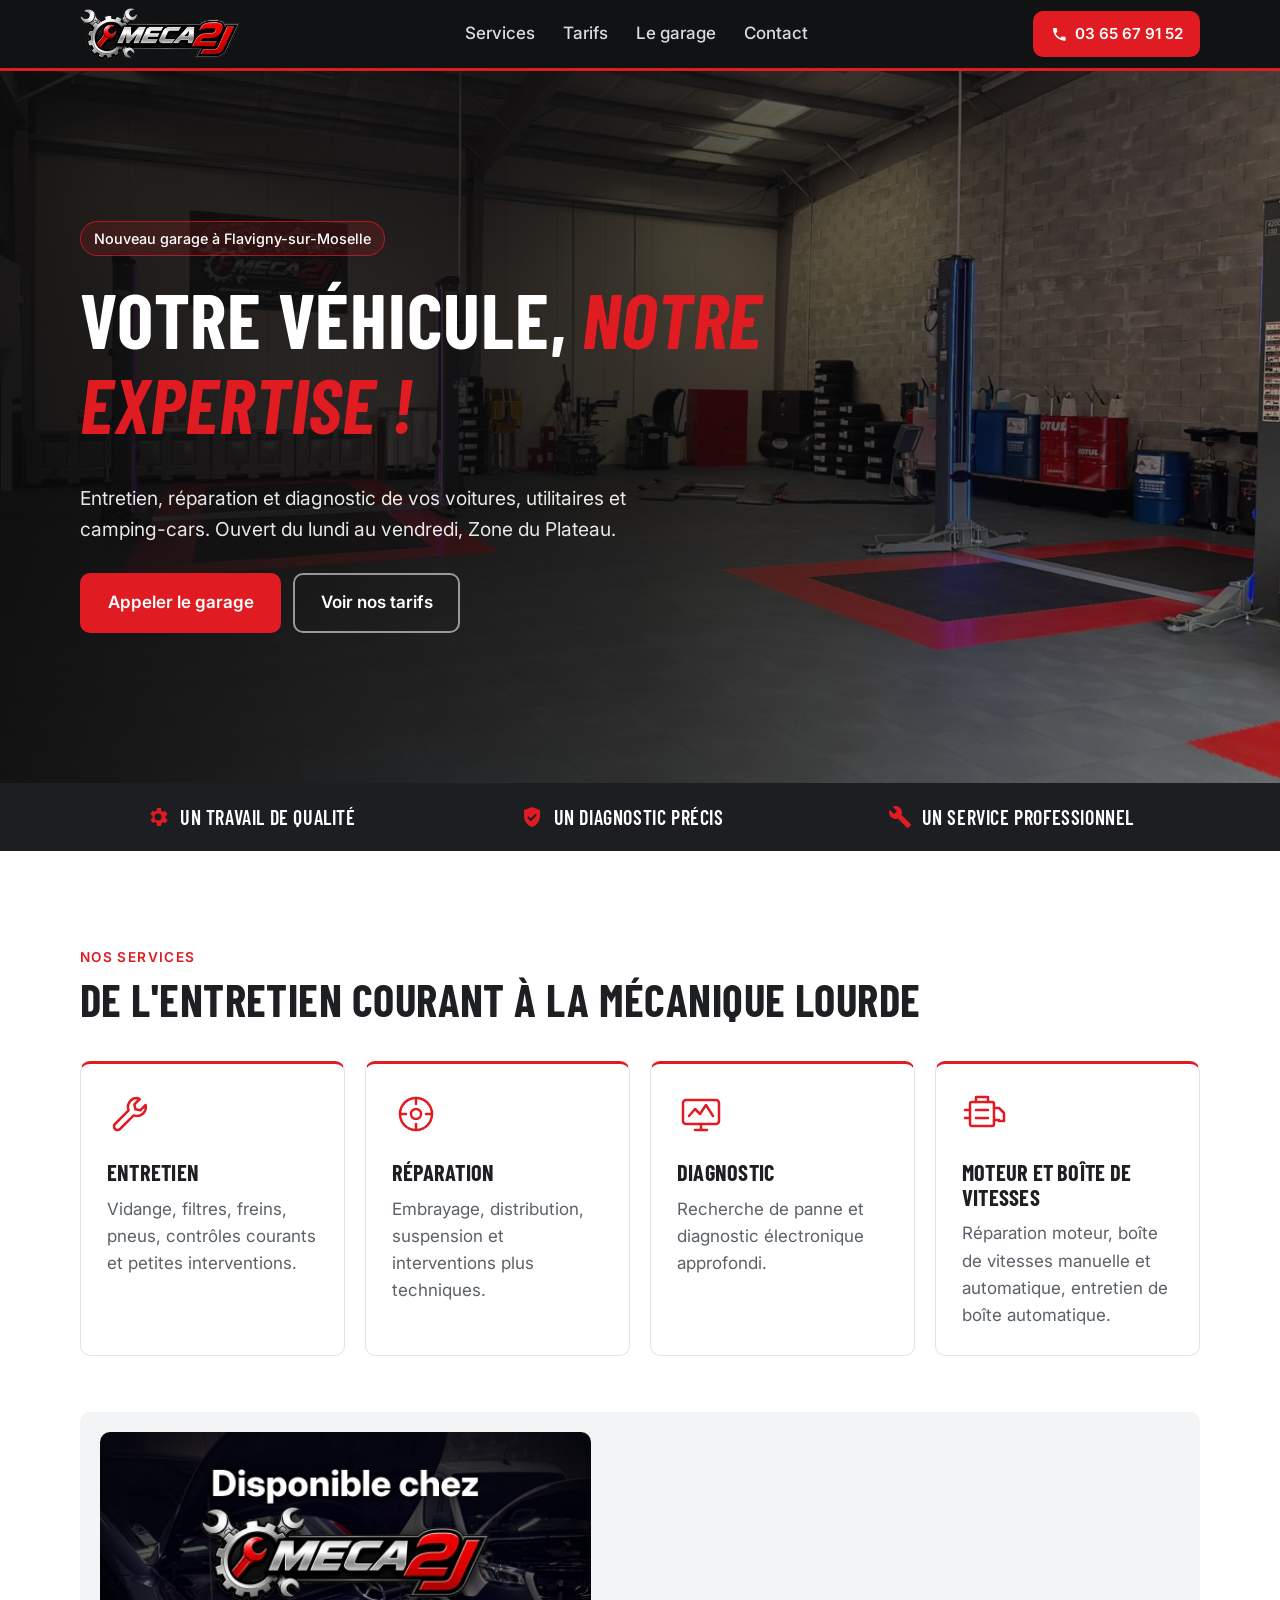
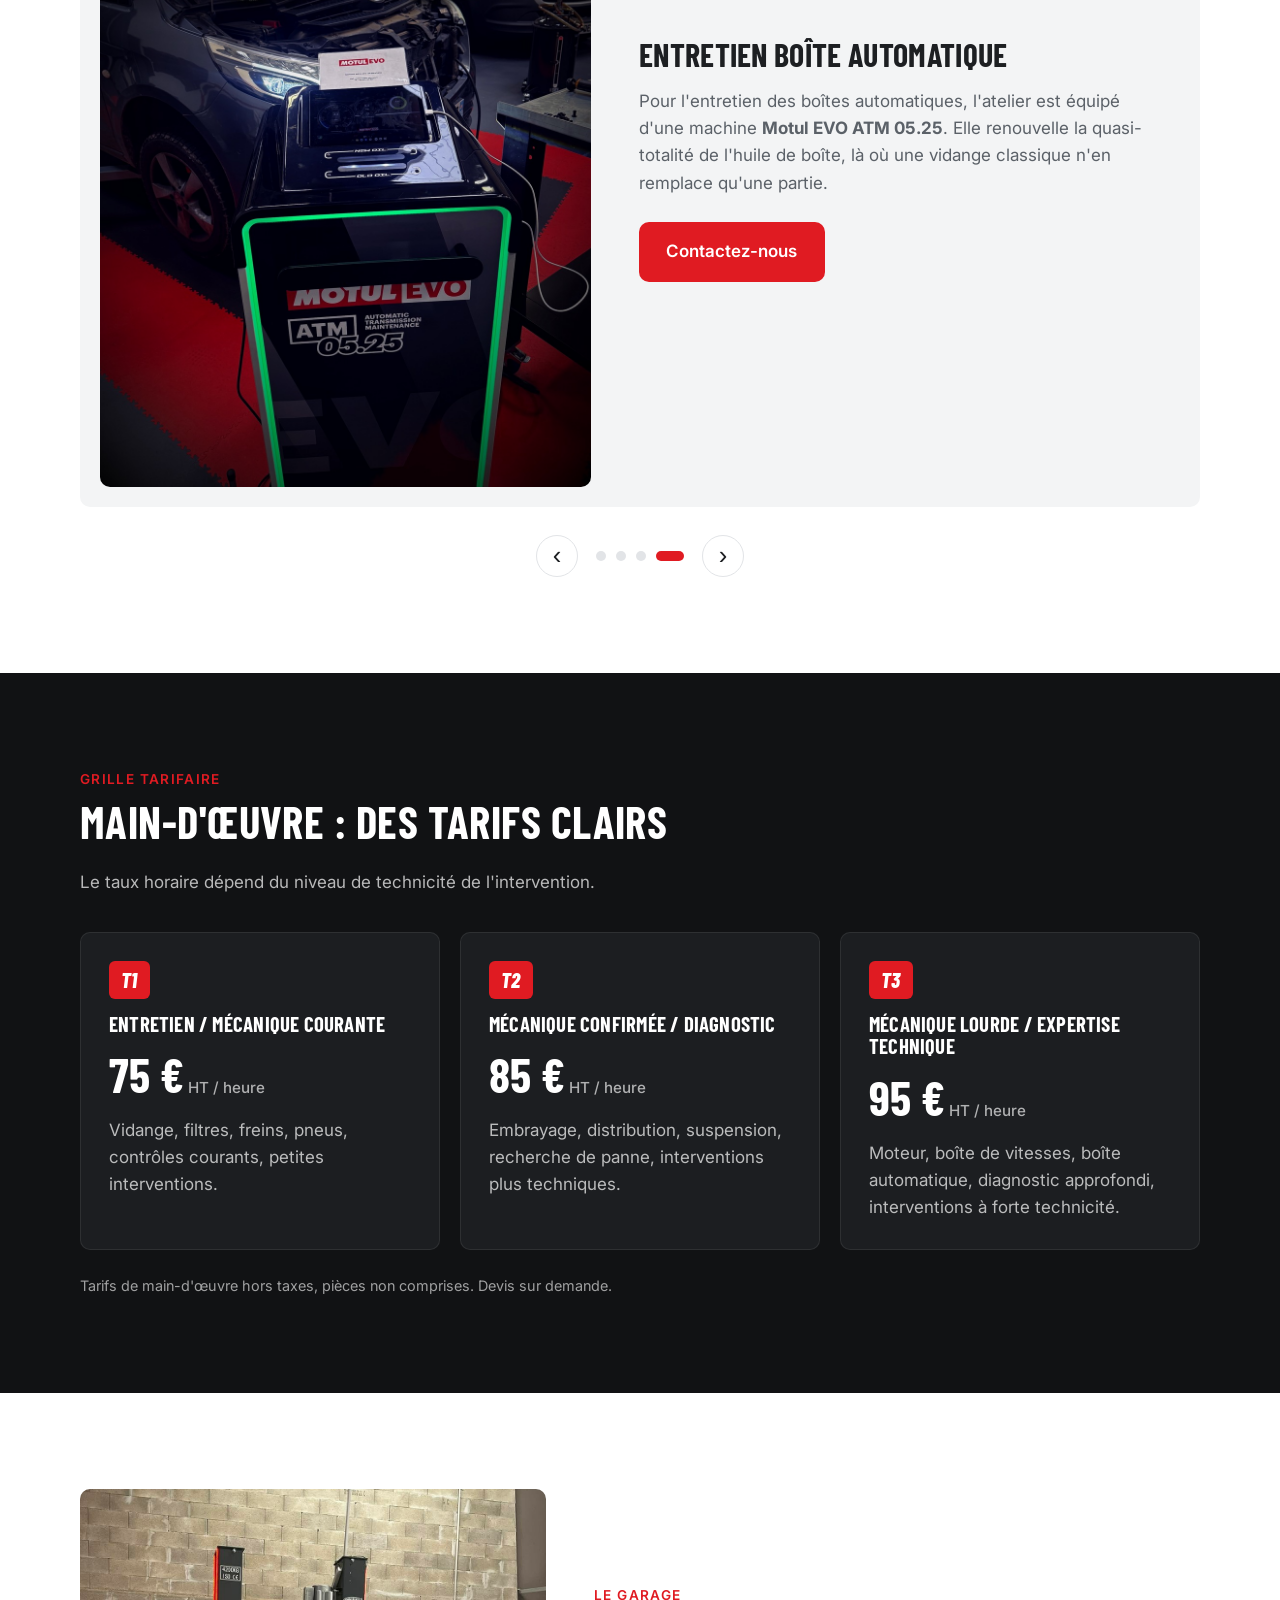
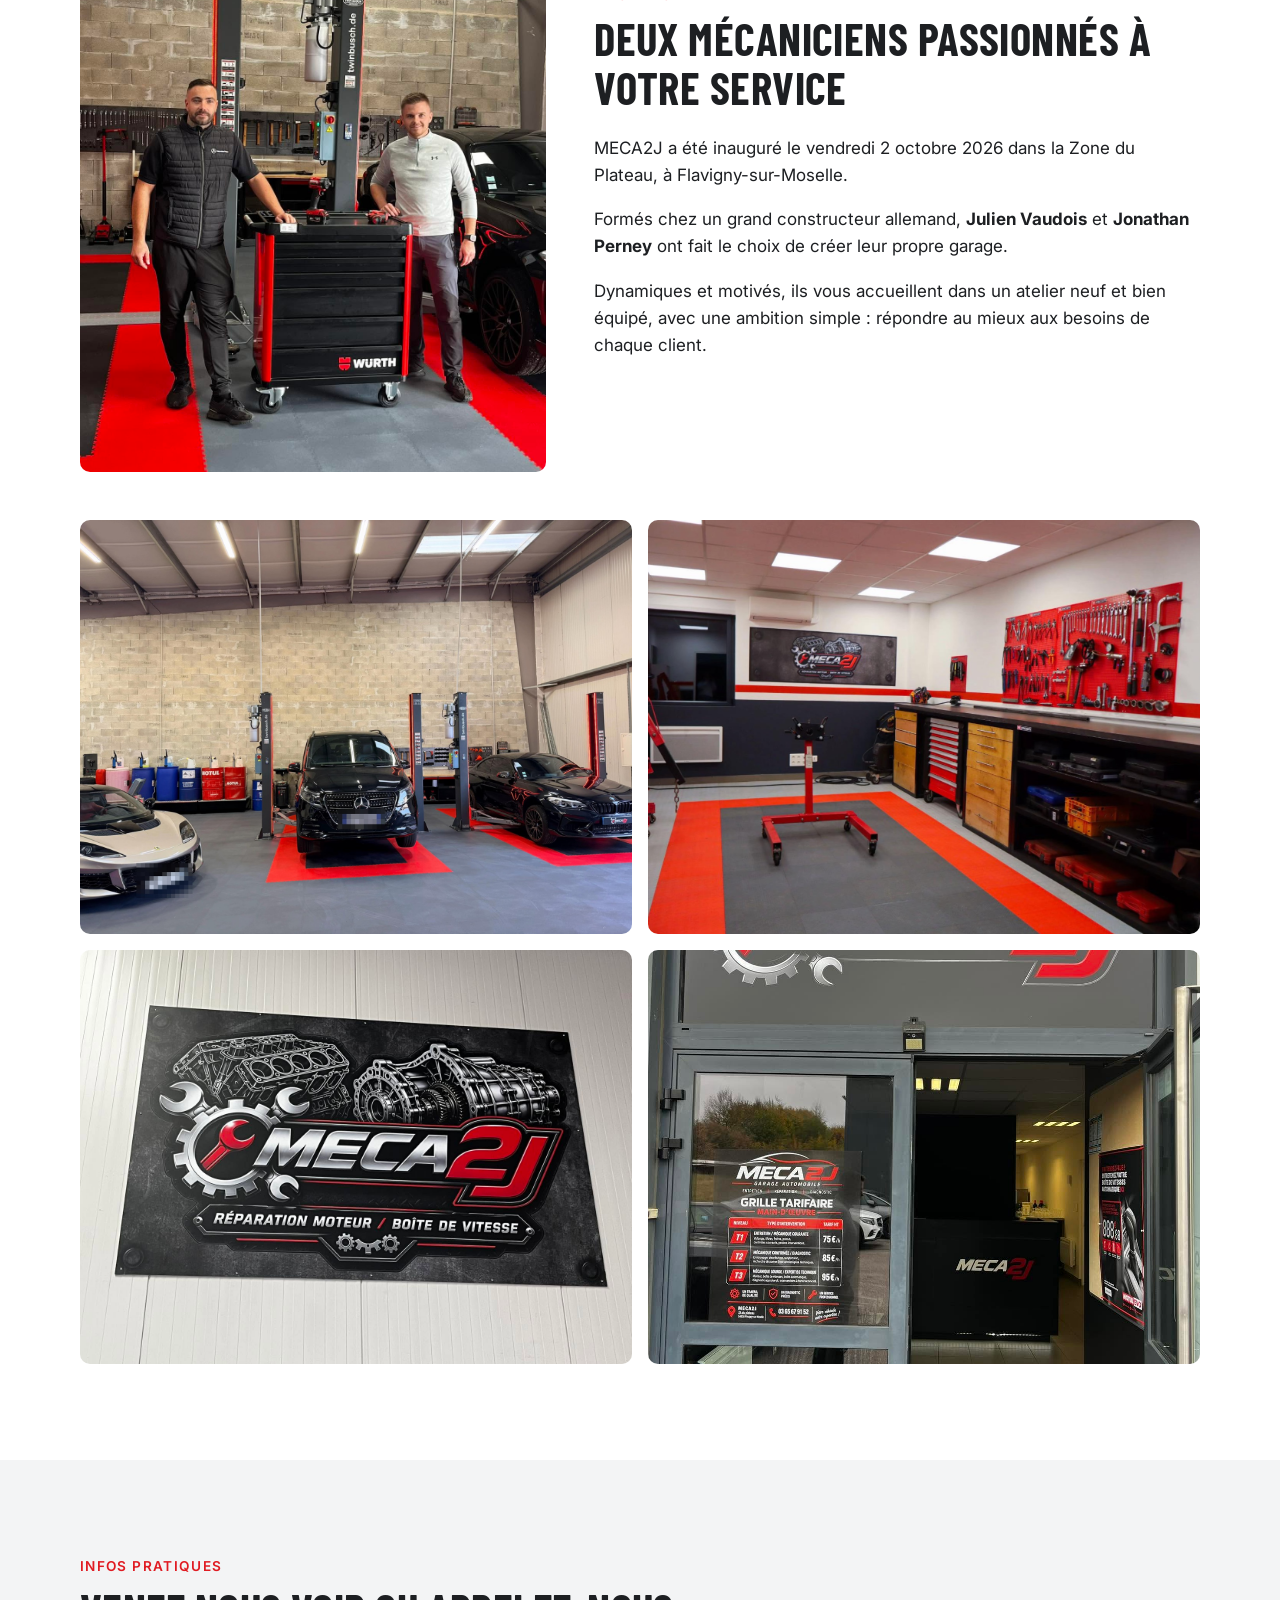
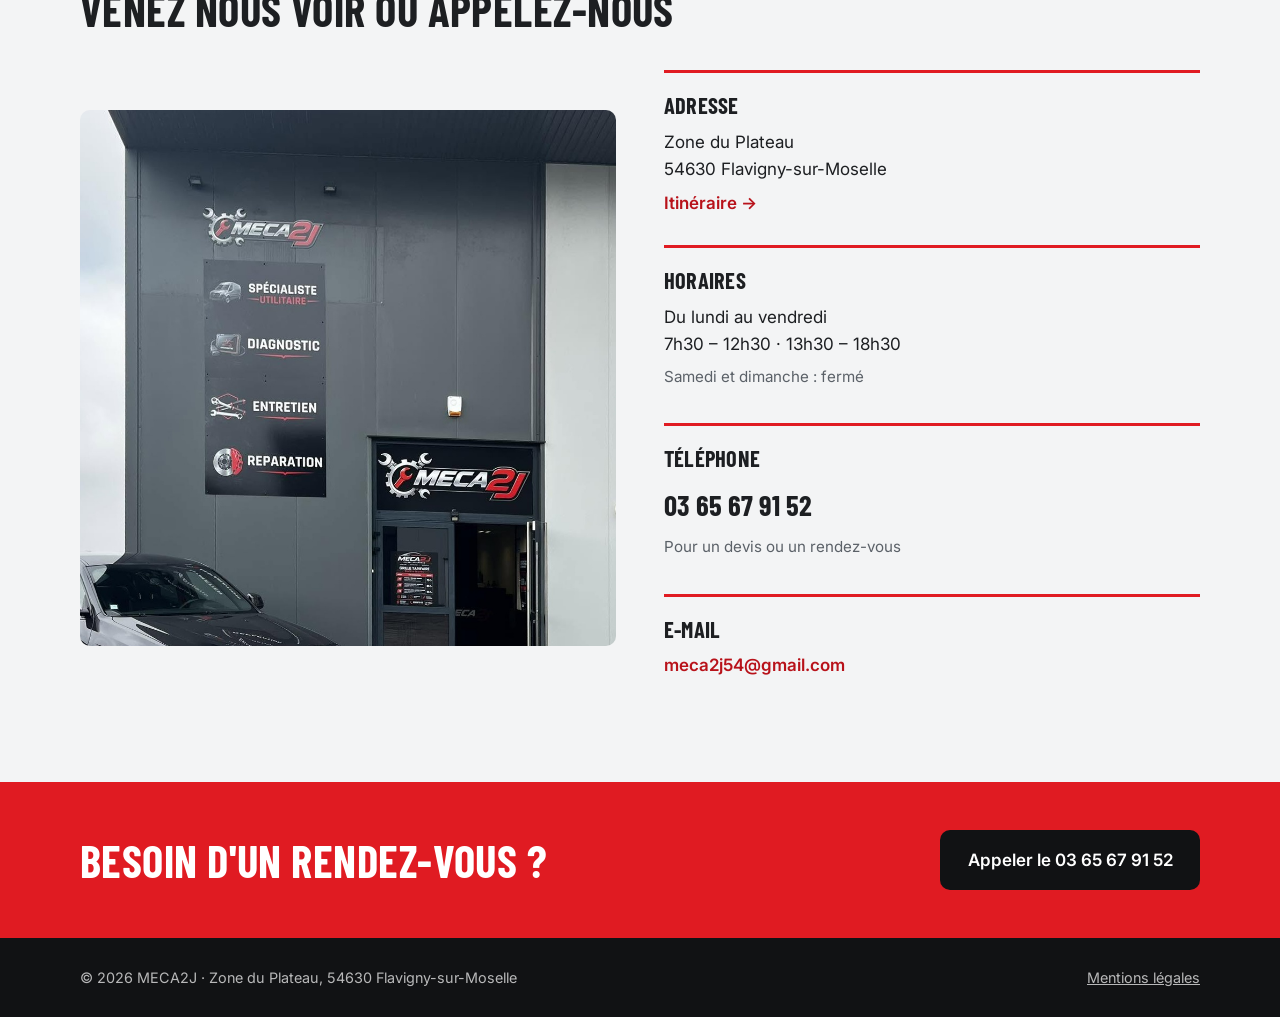
==== commit 02c66953: "E-mail de contact : meca2j54@gmail.com Co-Authored-By: Claude Opus 5.5 <noreply@anthropic.com>" ====
--- a/index.html
+++ b/index.html
@@ -29,7 +29,7 @@
     "url": "https://meca2j.fr/",
     "slogan": "Votre véhicule, notre expertise !",
     "telephone": "+33365679152",
-    "email": "contact@meca2j.fr",
+    "email": "meca2j54@gmail.com",
     "image": "https://meca2j.fr/assets/facade.jpg",
     "logo": "https://meca2j.fr/assets/logo.png",
     "priceRange": "75 € – 95 € HT / heure",
@@ -254,7 +254,7 @@
           </div>
           <div class="info">
             <h3>E-mail</h3>
-            <p><a class="link" href="mailto:contact@meca2j.fr">contact@meca2j.fr</a></p>
+            <p><a class="link" href="mailto:meca2j54@gmail.com">meca2j54@gmail.com</a></p>
           </div>
         </div>
         </div>
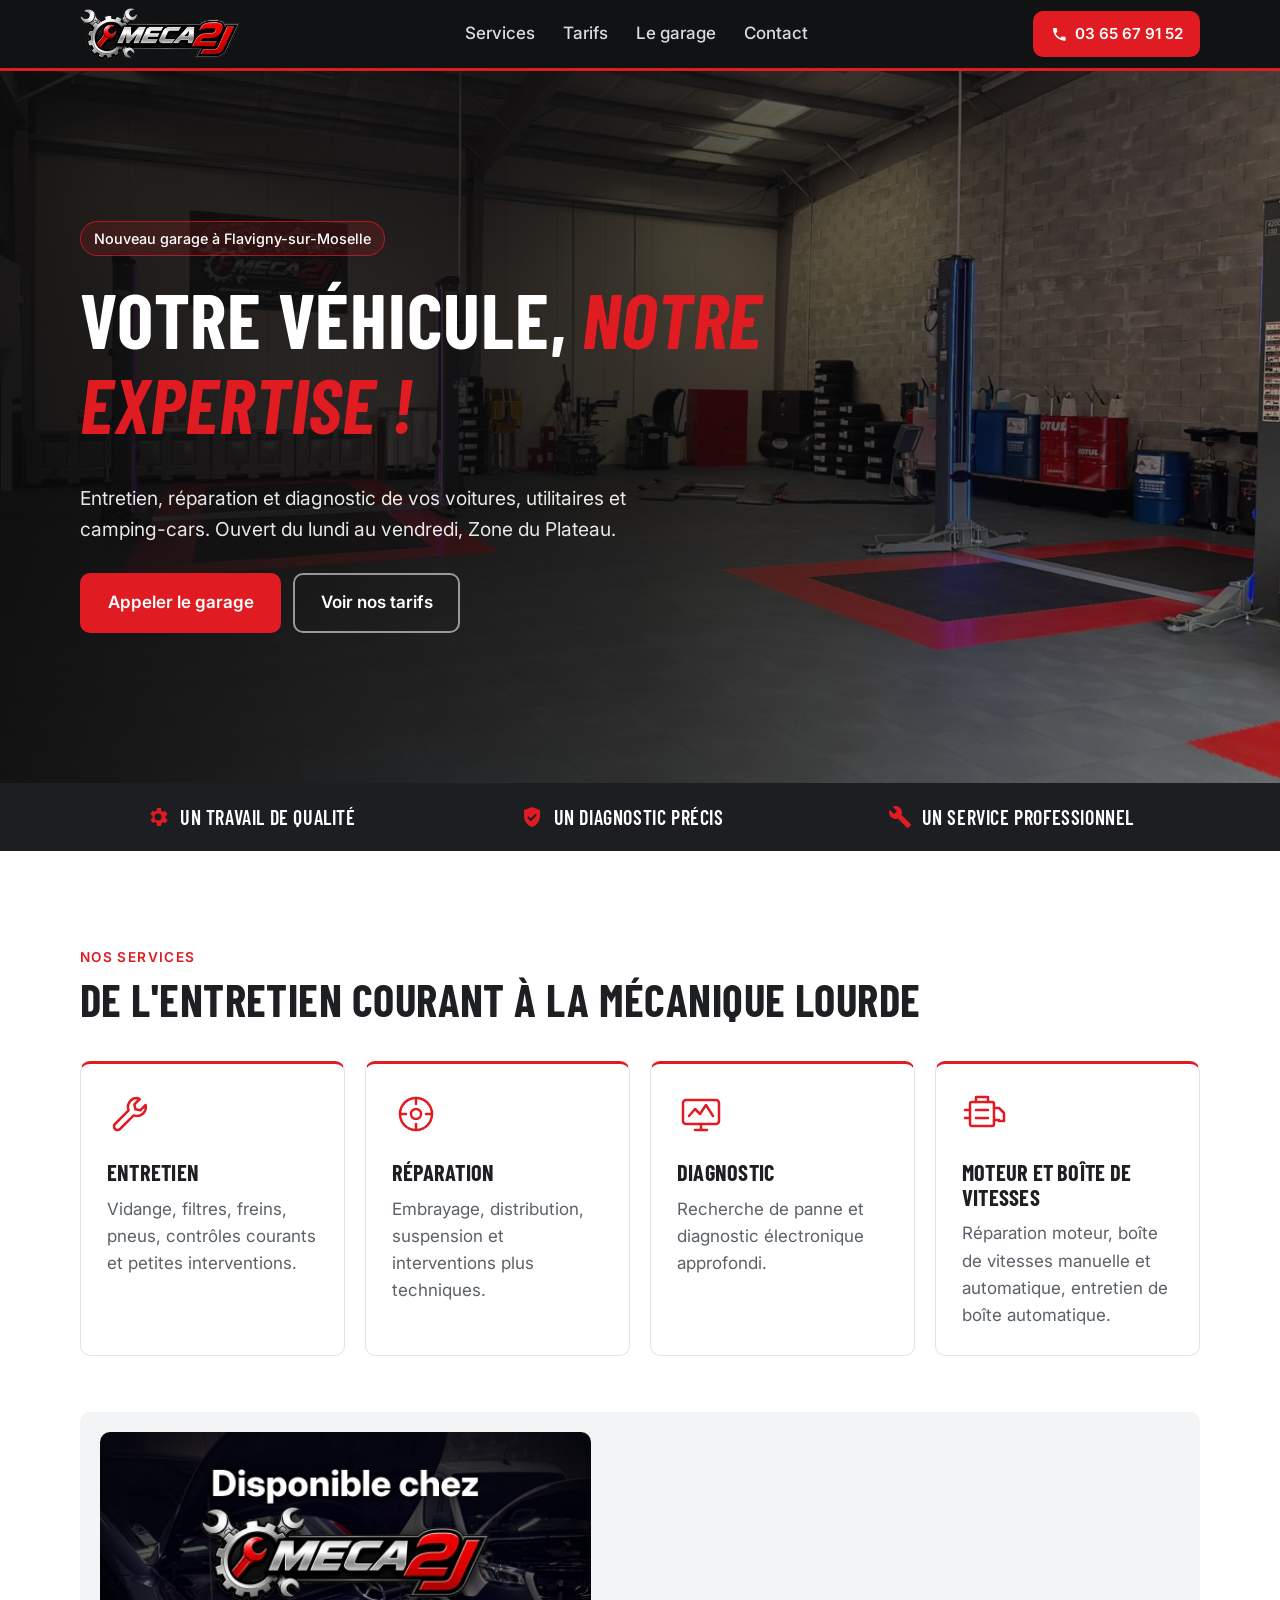
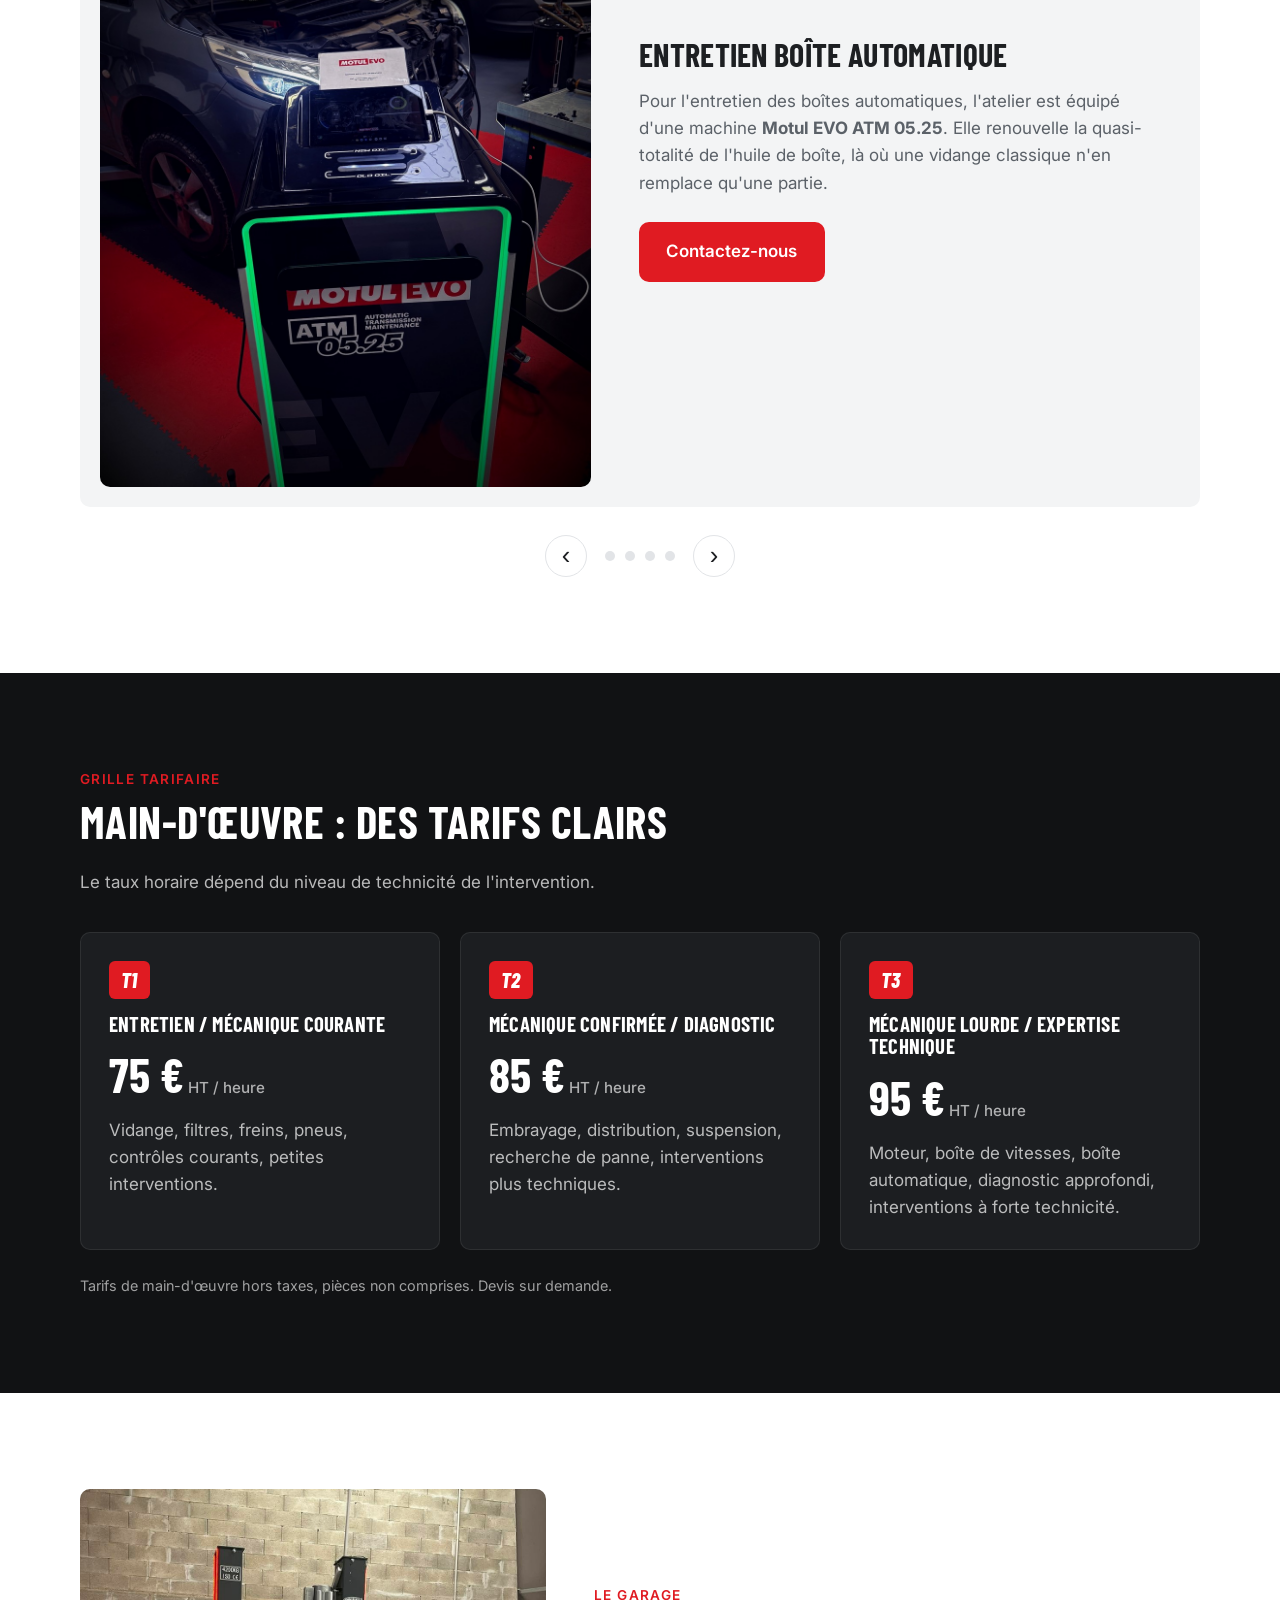
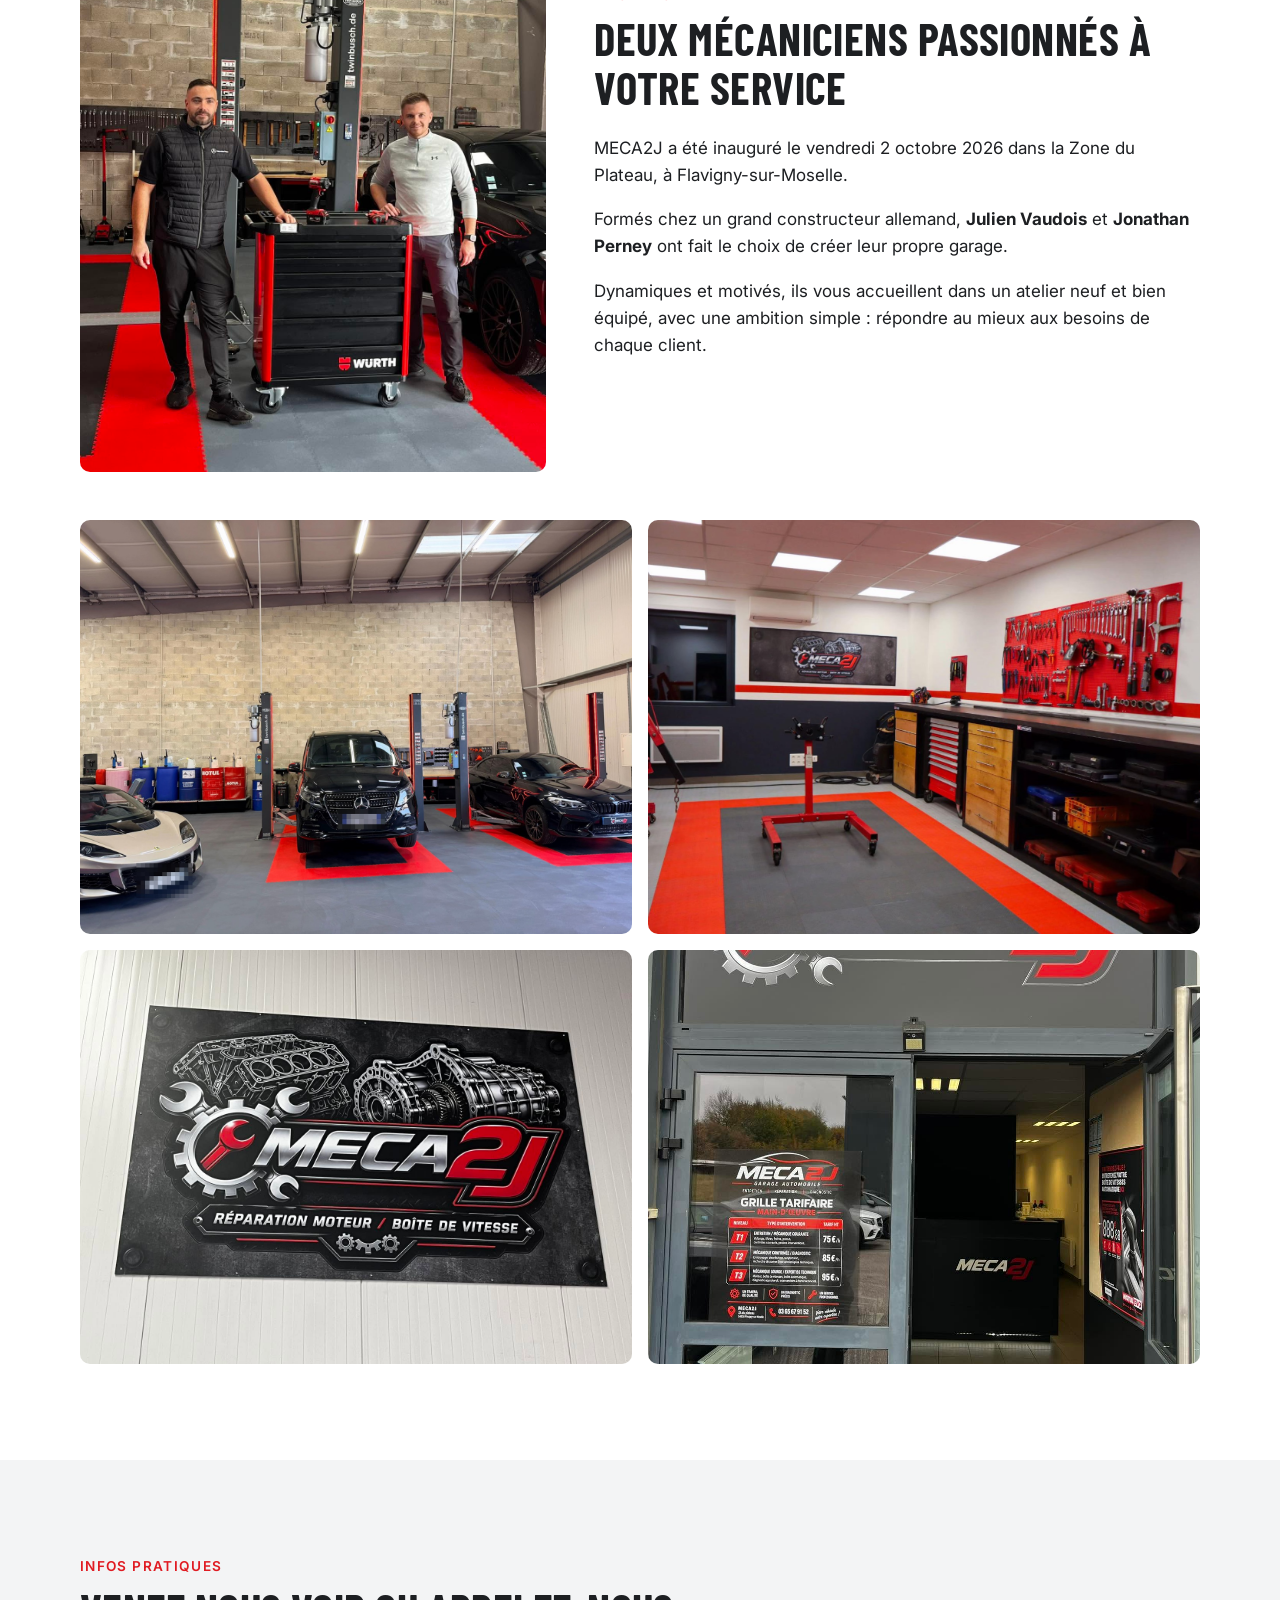
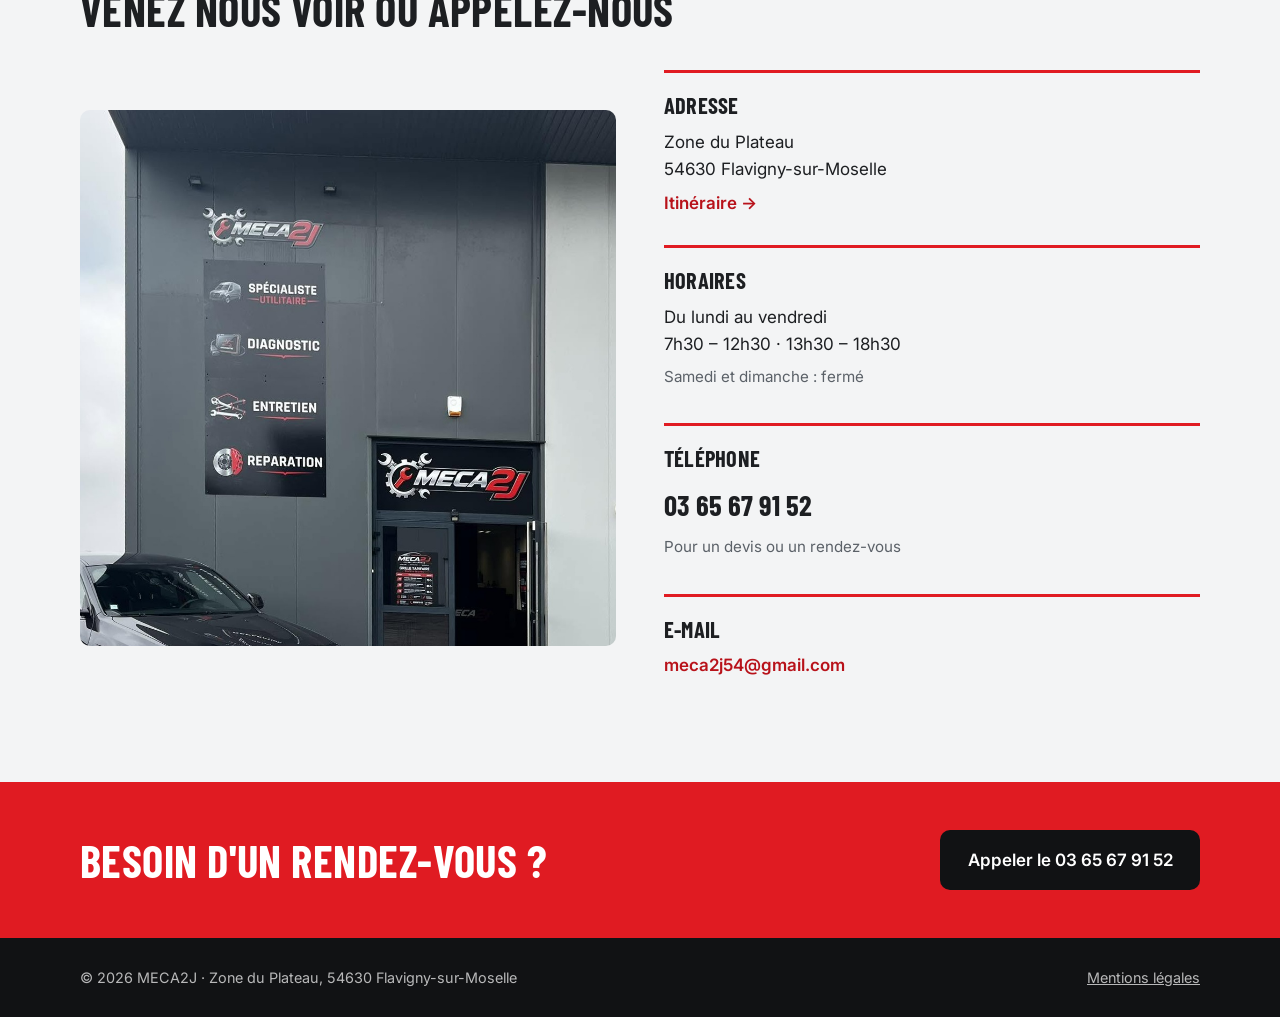
==== commit 2310e0a5: "Icône pour Google (48/96/144 px, favicon.ico) et nom du site Co-Authored-By: Claude Opus 5.5 <norepl" ====
--- a/index.html
+++ b/index.html
@@ -13,12 +13,24 @@
   <meta property="og:type" content="website">
   <meta property="og:locale" content="fr_FR">
   <meta property="og:site_name" content="MECA2J">
-  <link rel="icon" href="assets/favicon.png" type="image/png">
+  <link rel="icon" href="favicon.ico" sizes="48x48">
+  <link rel="icon" href="assets/favicon-96.png" type="image/png" sizes="96x96">
+  <link rel="icon" href="assets/favicon-144.png" type="image/png" sizes="144x144">
   <link rel="apple-touch-icon" href="assets/apple-touch-icon.png">
   <link rel="preconnect" href="https://fonts.googleapis.com">
   <link rel="preconnect" href="https://fonts.gstatic.com" crossorigin>
   <link href="https://fonts.googleapis.com/css2?family=Barlow+Condensed:ital,wght@0,600;0,700;1,800&family=Inter:wght@400;500;600&display=swap" rel="stylesheet">
   <link rel="stylesheet" href="style.css?v=11">
+
+  <!-- Nom du site affiché par Google au-dessus du résultat -->
+  <script type="application/ld+json">
+  {
+    "@context": "https://schema.org",
+    "@type": "WebSite",
+    "name": "MECA2J",
+    "url": "https://meca2j.fr/"
+  }
+  </script>
 
   <!-- Informations pour Google (fiche entreprise locale) -->
   <script type="application/ld+json">
